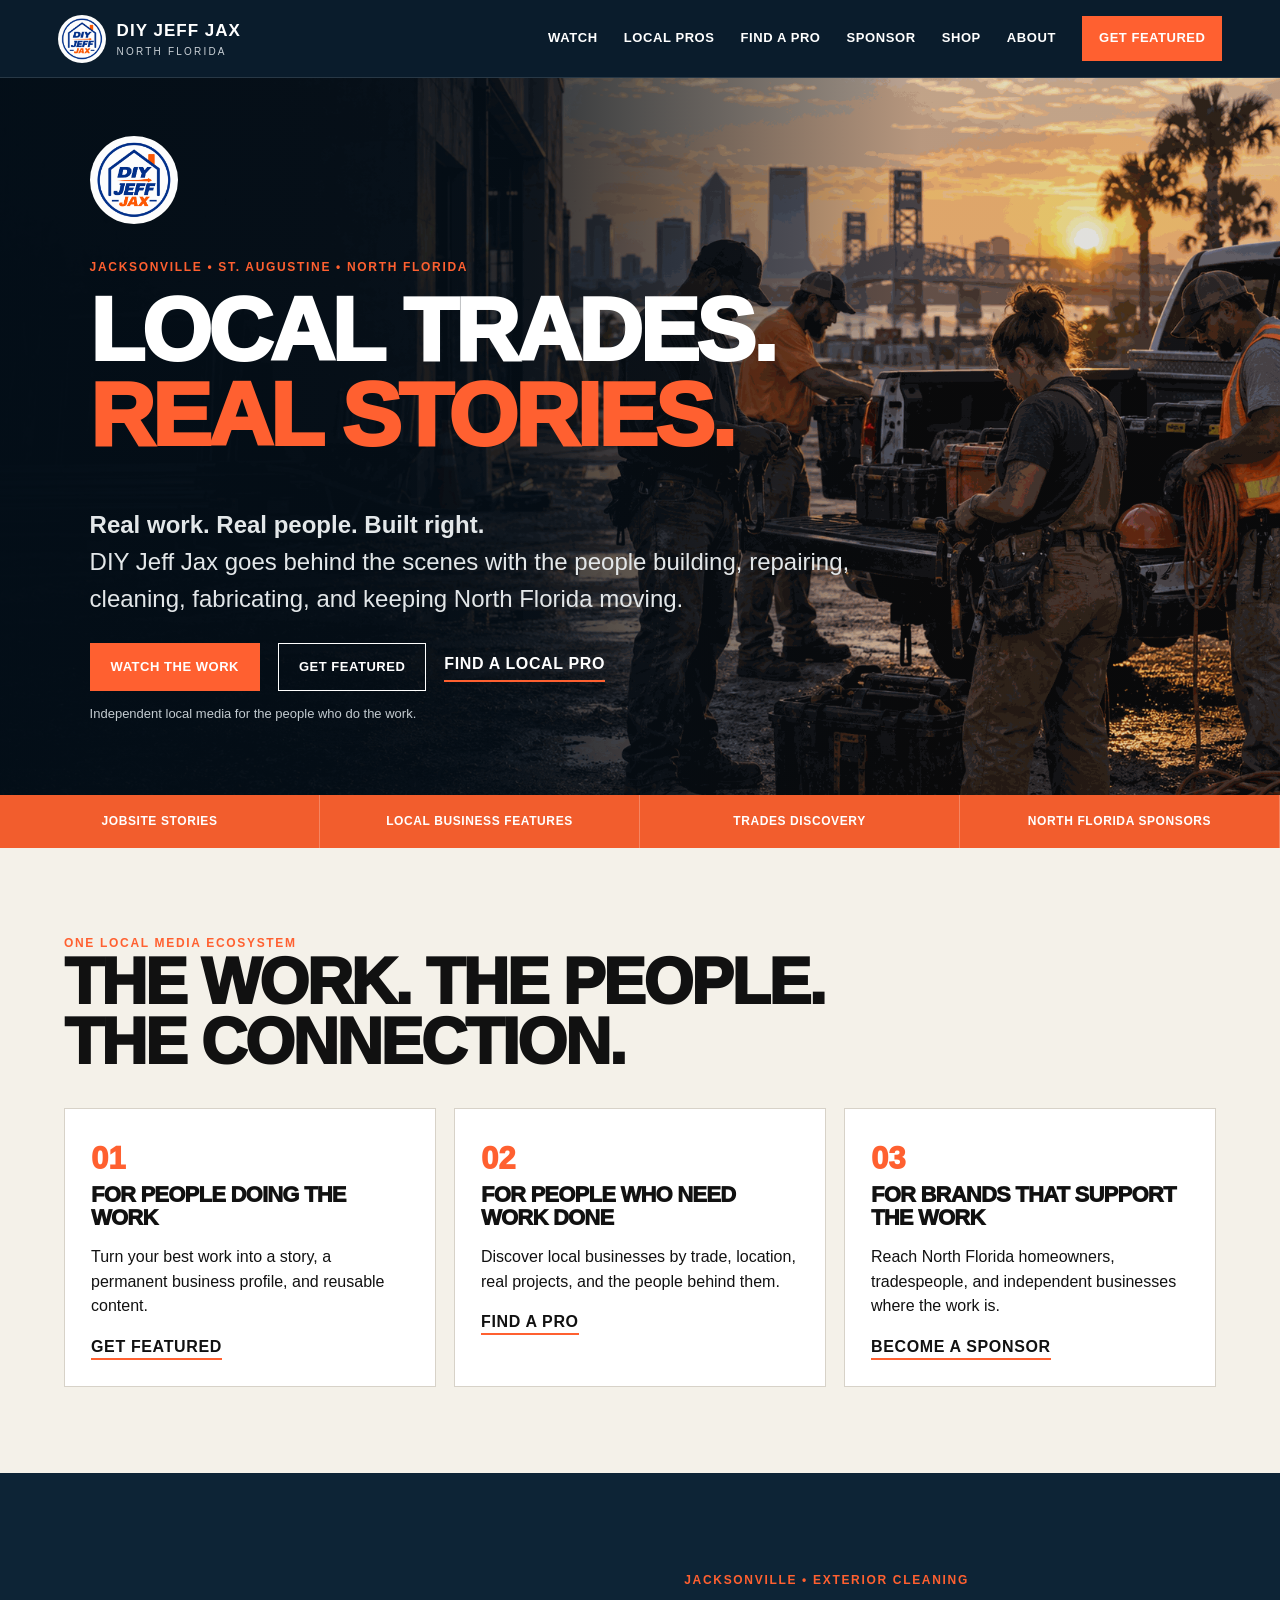
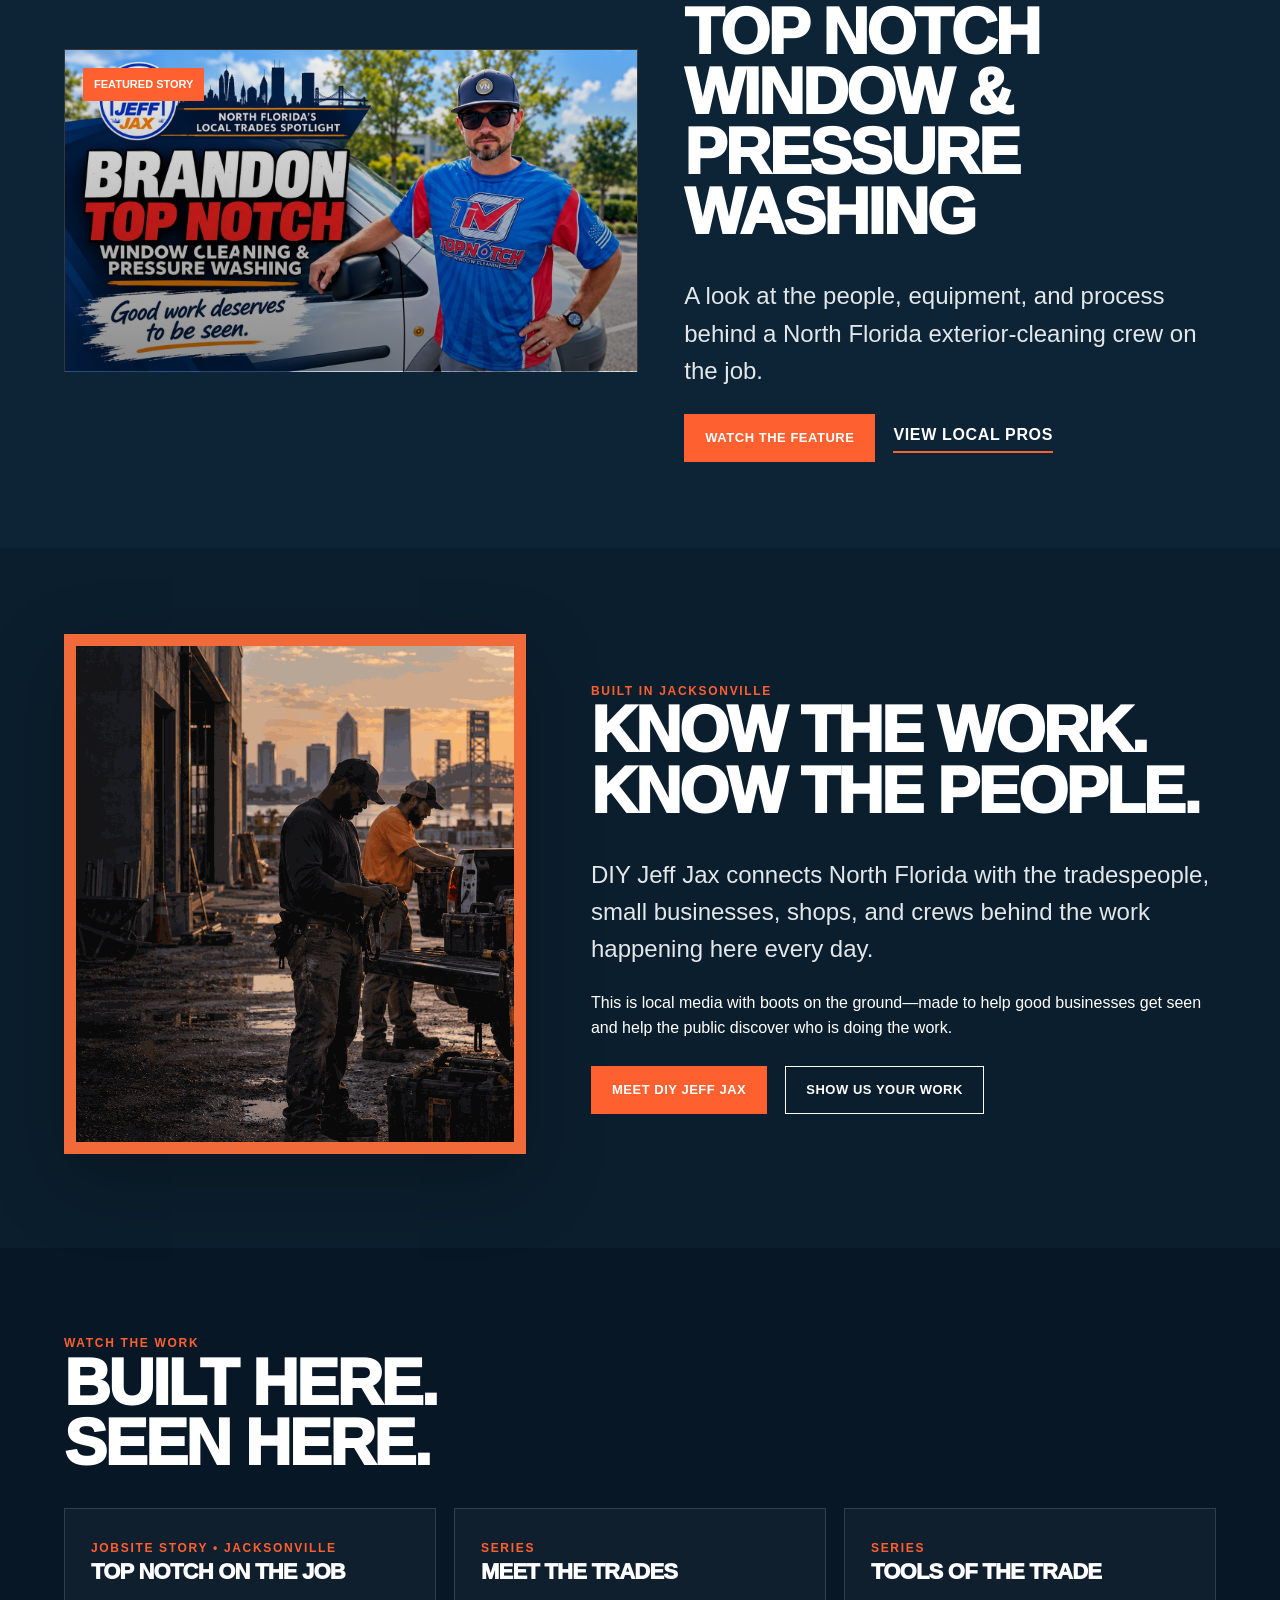
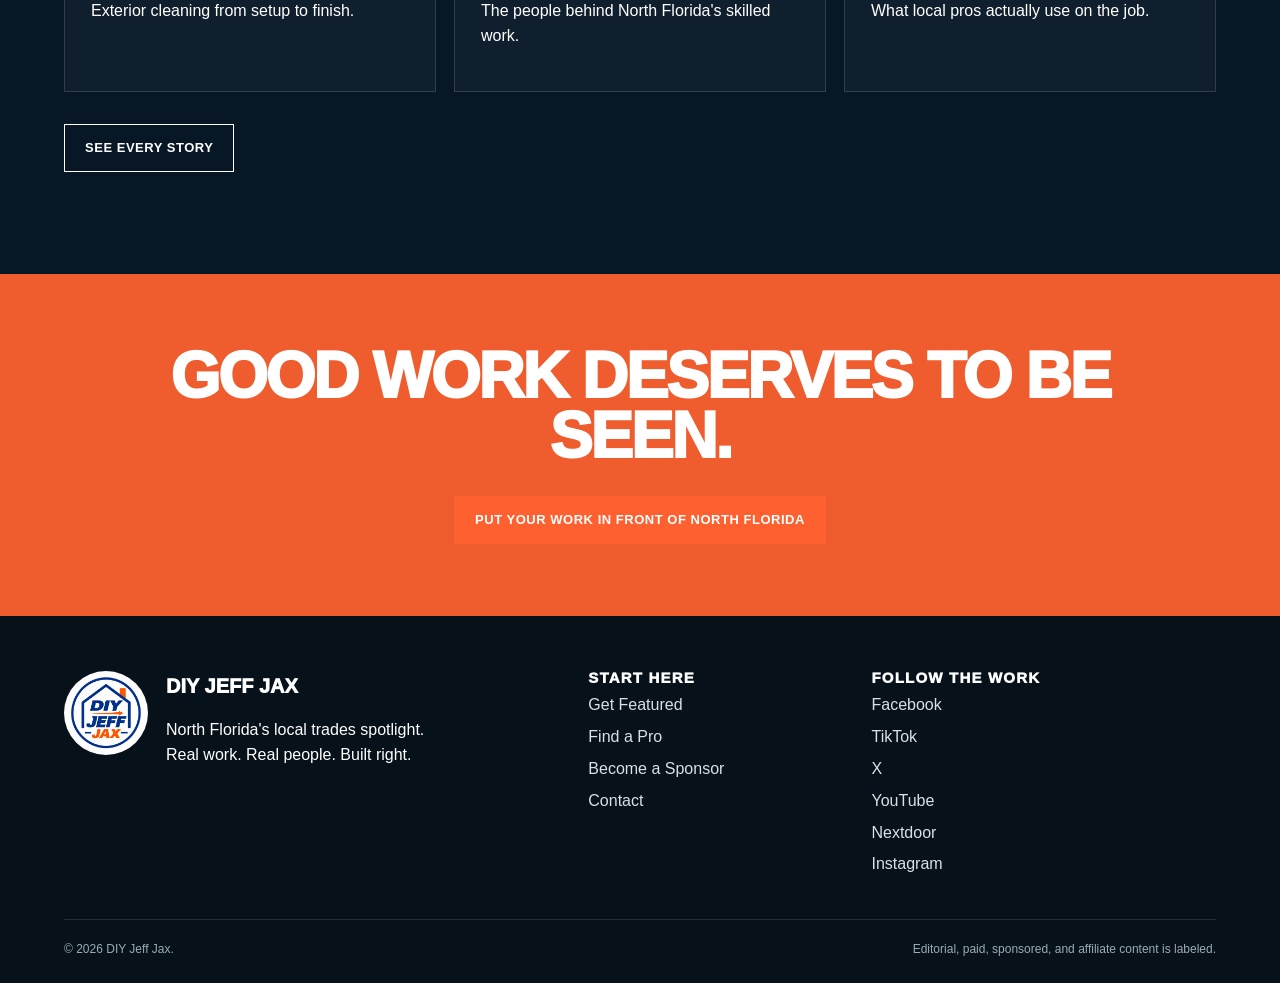
==== index.html @ 597eebd4 "Publish diyjeffjax.com site (migrated from Cloudflare Pages, updated Get Featured prices)" ====
<!doctype html>
<html lang="en"><head>
<meta charset="utf-8"><meta name="viewport" content="width=device-width,initial-scale=1">
<meta name="theme-color" content="#0b0d0f"><meta name="description" content="DIY Jeff Jax spotlights the people building, repairing, cleaning, and keeping North Florida moving.">
<title>DIY Jeff Jax | North Florida&#x27;s Local Trades Spotlight</title><link rel="stylesheet" href="/styles.css">
</head><body>
<a class="skip" href="#main">Skip to content</a>
<header class="site-header">
  <a class="brand" href="/" aria-label="DIY Jeff Jax home">
    <img src="/assets/diy-jeff-jax-logo.png" alt="" width="48" height="48">
    <span><strong>DIY JEFF JAX</strong><small>NORTH FLORIDA</small></span>
  </a>
  <button class="menu-toggle" aria-expanded="false" aria-controls="site-nav">MENU</button>
  <nav id="site-nav">
    <a href="/watch/">Watch</a><a href="/local-pros/">Local Pros</a><a href="/find-a-pro/">Find a Pro</a>
    <a href="/sponsor/">Sponsor</a><a href="/shop/">Shop</a><a href="/about/">About</a>
    <a class="button small" href="/get-featured/">Get Featured</a>
  </nav>
</header>
<main id="main">
<section class="hero">
  <div class="hero-shade"></div>
  <div class="hero-inner">
    <img class="hero-logo" src="/assets/diy-jeff-jax-logo.png" alt="DIY Jeff Jax">
    <p class="eyebrow">Jacksonville • St. Augustine • North Florida</p>
    <h1>LOCAL TRADES.<br><span>REAL STORIES.</span></h1>
    <p class="lead"><strong>Real work. Real people. Built right.</strong><br>
    DIY Jeff Jax goes behind the scenes with the people building, repairing, cleaning, fabricating, and keeping North Florida moving.</p>
    <div class="cta-row"><a class="button" href="/watch/">Watch the Work</a><a class="button outline" href="/get-featured/">Get Featured</a><a class="text-link" href="/find-a-pro/">Find a Local Pro</a></div>
    <p class="hero-note">Independent local media for the people who do the work.</p>
  </div>
</section>
<div class="proof-bar"><div>Jobsite Stories</div><div>Local Business Features</div><div>Trades Discovery</div><div>North Florida Sponsors</div></div>

<section class="section light"><div class="section-inner">
  <div class="section-kicker">One local media ecosystem</div><h2>THE WORK. THE PEOPLE.<br>THE CONNECTION.</h2>
  <div class="audience-grid">
    <article class="card"><span class="num">01</span><h3>For people doing the work</h3><p>Turn your best work into a story, a permanent business profile, and reusable content.</p><a class="text-link" href="/get-featured/">Get Featured</a></article>
    <article class="card"><span class="num">02</span><h3>For people who need work done</h3><p>Discover local businesses by trade, location, real projects, and the people behind them.</p><a class="text-link" href="/find-a-pro/">Find a Pro</a></article>
    <article class="card"><span class="num">03</span><h3>For brands that support the work</h3><p>Reach North Florida homeowners, tradespeople, and independent businesses where the work is.</p><a class="text-link" href="/sponsor/">Become a Sponsor</a></article>
  </div>
</div></section>

<section class="section"><div class="section-inner feature-split">
  <div class="feature-visual top-notch-thumb"><span class="feature-tag">Featured story</span></div>
  <div><p class="eyebrow">Jacksonville • Exterior cleaning</p><h2>TOP NOTCH WINDOW &amp; PRESSURE WASHING</h2>
  <p class="lede">A look at the people, equipment, and process behind a North Florida exterior-cleaning crew on the job.</p>
  <div class="cta-row"><a class="button" href="/features/top-notch/">Watch the Feature</a><a class="text-link" href="/local-pros/">View Local Pros</a></div></div>
</div></section>

<section class="section local-banner-section"><div class="section-inner local-banner">
  <div class="local-banner-art">
    <img src="/assets/jacksonville-trades-hero.png" alt="North Florida trades crew at a Jacksonville jobsite">
  </div>
  <div><div class="section-kicker">Built in Jacksonville</div><h2>KNOW THE WORK.<br>KNOW THE PEOPLE.</h2>
  <p class="lede">DIY Jeff Jax connects North Florida with the tradespeople, small businesses, shops, and crews behind the work happening here every day.</p>
  <p>This is local media with boots on the ground—made to help good businesses get seen and help the public discover who is doing the work.</p>
  <div class="cta-row"><a class="button" href="/about/">Meet DIY Jeff Jax</a><a class="button outline" href="/get-featured/">Show Us Your Work</a></div></div>
</div></section>

<section class="section alt"><div class="section-inner"><div class="section-kicker">Watch the work</div><h2>BUILT HERE.<br>SEEN HERE.</h2>
<div class="story-grid">
<a class="story" href="/features/top-notch/"><span class="meta">Jobsite Story • Jacksonville</span><h3>Top Notch on the job</h3><p>Exterior cleaning from setup to finish.</p></a>
<article class="story"><span class="meta">Series</span><h3>Meet the Trades</h3><p>The people behind North Florida's skilled work.</p></article>
<article class="story"><span class="meta">Series</span><h3>Tools of the Trade</h3><p>What local pros actually use on the job.</p></article>
</div><p class="topgap"><a class="button ghost" href="/watch/">See Every Story</a></p></div></section>

<section class="callout"><h2>GOOD WORK DESERVES TO BE SEEN.</h2><a class="button" href="/get-featured/">Put Your Work in Front of North Florida</a></section>
</main>
<footer>
  <div class="footer-grid">
    <div class="footer-identity">
      <img src="/assets/diy-jeff-jax-logo.png" alt="DIY Jeff Jax">
      <div><div class="footer-brand">DIY JEFF JAX</div><p>North Florida's local trades spotlight.<br>Real work. Real people. Built right.</p></div>
    </div>
    <div><h2>Start here</h2><a href="/get-featured/">Get Featured</a><a href="/find-a-pro/">Find a Pro</a><a href="/sponsor/">Become a Sponsor</a><a href="/contact/">Contact</a></div>
    <div><h2>Follow the work</h2><a href="https://www.facebook.com/share/1F1EmohJTk/?mibextid=wwXIfr" target="_blank" rel="noopener noreferrer">Facebook</a><a href="https://www.tiktok.com/@diy.jeff.jax" target="_blank" rel="noopener noreferrer">TikTok</a><a href="https://x.com/diyguyme?s=11" target="_blank" rel="noopener noreferrer">X</a><a href="https://youtube.com/@diyjeffjax?si=GXrQBXOn9VjCTpY4" target="_blank" rel="noopener noreferrer">YouTube</a><a href="https://nextdoor.com/page/fix-it-fast-jax?share_platform=10&utm_campaign=1789392047449&share_action_id=04ec0090-574e-4e97-94b7-147c966978a9" target="_blank" rel="noopener noreferrer">Nextdoor</a><a href="https://www.instagram.com/diyjeff33?stkn=MWFxamdqN3NpZjRqbQ%3D%3D&utm_source=qr" target="_blank" rel="noopener noreferrer">Instagram</a></div>
  </div>
  <div class="fineprint"><span>© <span id="year"></span> DIY Jeff Jax.</span><span>Editorial, paid, sponsored, and affiliate content is labeled.</span></div>
</footer>
<script src="/app.js"></script></body></html>
---- styles.css ----
:root{
 --ink:#0a0e12;--navy:#0d2436;--navy2:#071725;--paper:#f4f1e9;--white:#fff;
 --orange:#ff6030;--orange2:#f26a3d;--muted:#aeb8c1;--line:rgba(255,255,255,.16);
 --max:1180px;
}
*{box-sizing:border-box}html{scroll-behavior:smooth}body{margin:0;font-family:Arial,Helvetica,sans-serif;background:var(--ink);color:#fff;line-height:1.55}
a{color:inherit;text-decoration:none}.skip{position:absolute;left:-9999px}.skip:focus{left:12px;top:12px;z-index:999;background:#fff;color:#000;padding:10px}
.site-header{height:78px;display:flex;align-items:center;justify-content:space-between;padding:0 4.5vw;background:#0a1c2c;border-bottom:1px solid rgba(255,255,255,.12);position:sticky;top:0;z-index:20}
.brand{display:flex;align-items:center;gap:11px;min-width:210px}.brand img{width:48px;height:48px;object-fit:cover;border-radius:50%;background:#fff}.brand strong{display:block;font-size:17px;letter-spacing:.06em}.brand small{display:block;font-size:10px;letter-spacing:.22em;color:#c9d0d6}
nav{display:flex;align-items:center;gap:26px}nav>a{font-size:13px;font-weight:900;text-transform:uppercase;letter-spacing:.045em}.menu-toggle{display:none;background:none;color:#fff;border:1px solid #fff;padding:8px 12px;font-weight:900}
.button{display:inline-flex;align-items:center;justify-content:center;background:var(--orange);border:1px solid var(--orange);color:#fff;padding:13px 20px;font-weight:900;text-transform:uppercase;letter-spacing:.04em;font-size:13px}
.button:hover{filter:brightness(1.06)}.button.small{padding:11px 16px}.button.outline,.button.ghost{background:transparent;border-color:#fff}.button.mini{padding:8px 11px;font-size:11px;margin-top:12px}
.text-link{font-weight:900;text-transform:uppercase;letter-spacing:.04em;border-bottom:2px solid var(--orange);padding-bottom:3px}
.hero{min-height:680px;position:relative;display:flex;align-items:center;background:url('/assets/jacksonville-trades-hero.png') center/cover no-repeat;overflow:hidden}
.hero-shade{position:absolute;inset:0;background:linear-gradient(90deg,rgba(3,14,24,.96) 0%,rgba(3,14,24,.77) 40%,rgba(3,14,24,.10) 72%)}
.hero-inner{position:relative;z-index:1;width:min(760px,82vw);margin-left:7vw;padding:58px 0}.hero-logo{width:88px;height:88px;border-radius:50%;object-fit:cover;margin-bottom:14px}
.eyebrow,.section-kicker,.meta,.type{color:var(--orange);font-size:12px;text-transform:uppercase;font-weight:900;letter-spacing:.14em}
h1,h2,h3{margin:0 0 .55em;line-height:.94;text-transform:uppercase;font-weight:1000;letter-spacing:-.035em}h1{font-size:clamp(54px,7vw,96px)}h1 span{color:var(--orange)}h2{font-size:clamp(38px,5vw,70px)}h3{font-size:22px;line-height:1.05}
.lead,.lede{font-size:clamp(18px,2vw,24px);max-width:770px;color:#e3e7e9}.hero-note{font-size:13px;color:#c3cbd0}.cta-row{display:flex;align-items:center;gap:14px 18px;flex-wrap:wrap;margin-top:25px}
.proof-bar{display:grid;grid-template-columns:repeat(4,1fr);background:#f25d2d;color:white;font-weight:900;text-transform:uppercase;letter-spacing:.05em;font-size:12px}.proof-bar div{padding:17px;text-align:center;border-right:1px solid rgba(255,255,255,.25)}
.section{padding:86px 5vw;background:#0d2436}.section.light{background:var(--paper);color:#111}.section.alt{background:#071725}.section-inner{max-width:var(--max);margin:auto}.section p{max-width:780px}
.audience-grid,.card-grid,.story-grid,.package-grid{display:grid;grid-template-columns:repeat(3,1fr);gap:18px;margin-top:32px}.card,.story,.shop-card,.package{padding:26px;border:1px solid rgba(255,255,255,.14);background:rgba(255,255,255,.035)}.light .card,.light .shop-card{background:#fff;border-color:#d7d2c8}.num{font-weight:1000;color:var(--orange);font-size:31px}
.feature-split{display:grid;grid-template-columns:1.08fr 1fr;gap:46px;align-items:center}.feature-visual{height:430px;border:1px solid rgba(255,255,255,.16);position:relative;background:#111 center/cover no-repeat}.top-notch-thumb{height:auto;aspect-ratio:16/9;background-size:cover;background-position:center;background-image:linear-gradient(180deg,rgba(0,0,0,.05),rgba(0,0,0,.45)),url('/assets/top-notch-spotlight.png')}.feature-tag{position:absolute;left:18px;top:18px;background:var(--orange);padding:8px 11px;text-transform:uppercase;font-size:11px;font-weight:900}
.local-banner-section{background:#0b1e2d}.local-banner{display:grid;grid-template-columns:minmax(300px,.85fr) 1.15fr;gap:65px;align-items:center}.local-banner-art img{width:100%;height:520px;object-fit:cover;border:12px solid #f06a3a;box-shadow:0 25px 70px rgba(0,0,0,.25)}
.callout{padding:72px 5vw;text-align:center;background:#ef5d2f}.callout h2{max-width:1000px;margin:0 auto 30px}
.page-hero{min-height:390px;padding:100px 7vw 70px;background:linear-gradient(110deg,#081724 0%,#0d2b40 70%,#153a50 100%);display:flex;align-items:end}.page-hero>div{max-width:1000px}.page-hero h1{font-size:clamp(48px,7vw,84px)}.page-hero p{font-size:20px;max-width:800px}.page-hero.compact{min-height:330px}
.filters{display:flex;gap:10px;flex-wrap:wrap;margin-bottom:26px}.filter{border:1px solid #70808d;background:transparent;color:inherit;padding:10px 14px;font-weight:800}.filter.active{background:var(--orange);border-color:var(--orange)}
.profile-row{display:grid;grid-template-columns:220px 1fr auto;gap:25px;align-items:center;padding:22px;border:1px solid rgba(255,255,255,.16)}.profile-thumb{height:145px;background:url('/assets/top-notch-spotlight.png') center/cover no-repeat}.pill{display:inline-block;background:var(--orange);color:#fff;font-size:11px;text-transform:uppercase;font-weight:900;padding:5px 8px}.notice,.disclosure{padding:17px 20px;margin-top:22px;border-left:4px solid var(--orange);background:rgba(255,255,255,.08)}
.process{display:grid;grid-template-columns:repeat(2,1fr);gap:20px 40px;padding-left:20px}.process li::marker{color:var(--orange);font-weight:900}
.package.featured{border:3px solid var(--orange)}.price{font-size:28px;font-weight:1000;color:var(--orange);margin-bottom:10px}
.form-wrap{display:grid;grid-template-columns:.8fr 1.2fr;gap:55px;align-items:start}.form-panel{background:#fff;color:#111;padding:26px}.fields{display:grid;grid-template-columns:1fr 1fr;gap:14px}.field.full{grid-column:1/-1}label{display:grid;gap:5px;font-weight:800;font-size:13px}input,textarea{width:100%;padding:12px;border:1px solid #b9b9b9;font:inherit}textarea{min-height:130px}.check{display:flex;align-items:flex-start;gap:10px}.check input{width:auto}.form-note{font-size:12px;color:#666}
.video-shell{max-width:900px;margin:auto;background:#000;border:1px solid rgba(255,255,255,.18);box-shadow:0 25px 70px rgba(0,0,0,.35)}video{display:block;width:100%;max-height:72vh;background:#000}.feature-copy{max-width:900px;margin:45px auto 0}
.brand-card{background:#fff;color:#111;padding:38px;text-align:center}.card-logo{width:190px;max-width:70%;border-radius:50%}.story-label{margin-top:25px}
.contact-card{padding:35px;background:#fff;color:#111}.social-row{display:flex;gap:15px;flex-wrap:wrap;margin-top:20px}.social-row a{font-weight:900;color:#0c3e70}
.topgap{margin-top:2rem}
footer{background:#06111a;padding:55px 5vw 24px}.footer-grid{max-width:var(--max);margin:auto;display:grid;grid-template-columns:1.4fr .7fr 1fr;gap:42px}.footer-grid>div>a{display:block;margin:7px 0;color:#d9e1e6}.footer-grid h2{font-size:15px;letter-spacing:.08em}.footer-identity{display:flex;gap:18px}.footer-identity img{width:84px;height:84px;object-fit:cover;border-radius:50%}.footer-brand{font-size:20px;font-weight:1000}.fineprint{max-width:var(--max);margin:35px auto 0;padding-top:20px;border-top:1px solid rgba(255,255,255,.12);display:flex;justify-content:space-between;gap:20px;color:#9eabb4;font-size:12px}
@media(max-width:850px){
 .site-header{height:auto;min-height:68px;padding:10px 18px}.menu-toggle{display:block}nav{display:none;position:absolute;top:68px;left:0;right:0;background:#081724;padding:18px;flex-direction:column;align-items:stretch;gap:14px}nav.open{display:flex}
 .hero{min-height:670px;background-position:63% center}.hero-shade{background:linear-gradient(180deg,rgba(2,13,23,.40),rgba(2,13,23,.92) 60%,rgba(2,13,23,.98))}.hero-inner{margin:0;padding:250px 22px 48px;width:auto}.hero-logo{width:74px;height:74px}h1{font-size:54px}
 .proof-bar{grid-template-columns:1fr 1fr}.audience-grid,.card-grid,.story-grid,.package-grid{grid-template-columns:1fr}.feature-split,.local-banner,.form-wrap{grid-template-columns:1fr}.local-banner-art img{height:390px}.profile-row{grid-template-columns:1fr}.profile-thumb{height:220px}.process{grid-template-columns:1fr}.fields{grid-template-columns:1fr}.field.full{grid-column:auto}.footer-grid{grid-template-columns:1fr}.fineprint{flex-direction:column}
}
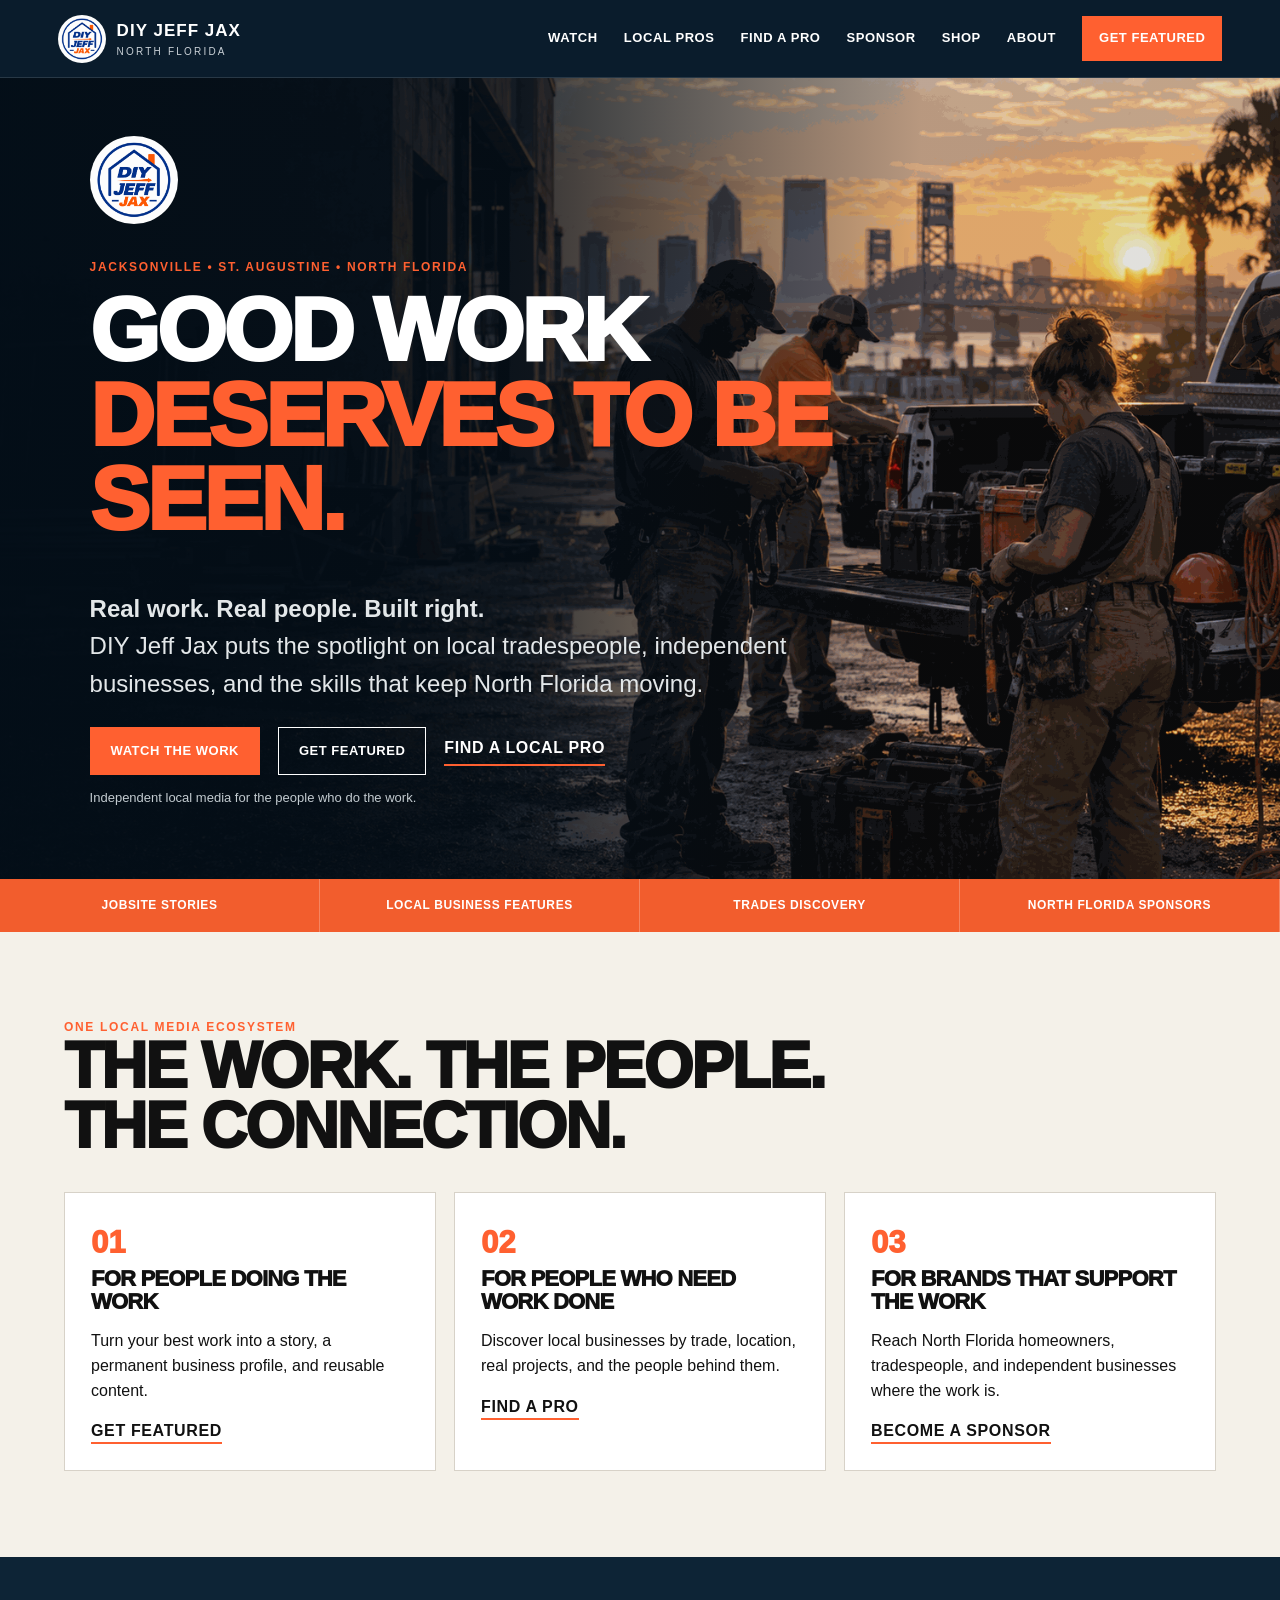
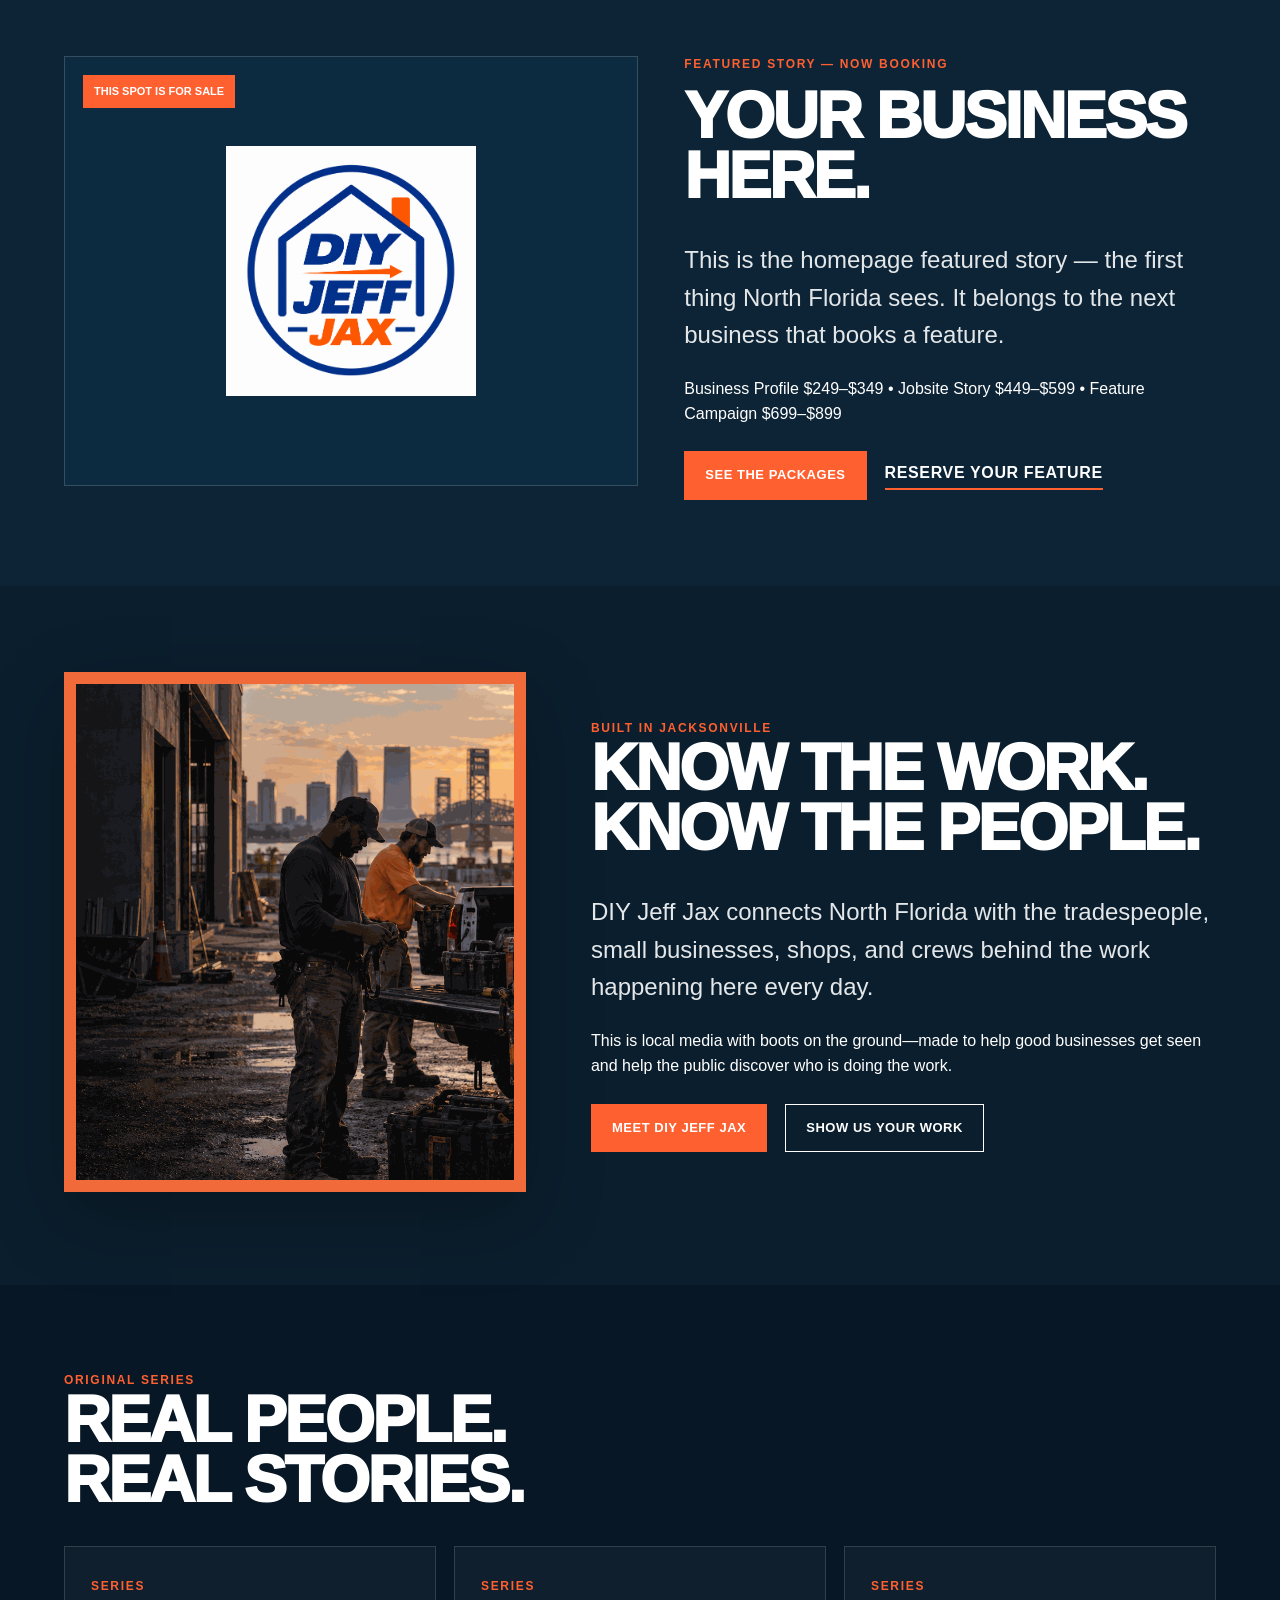
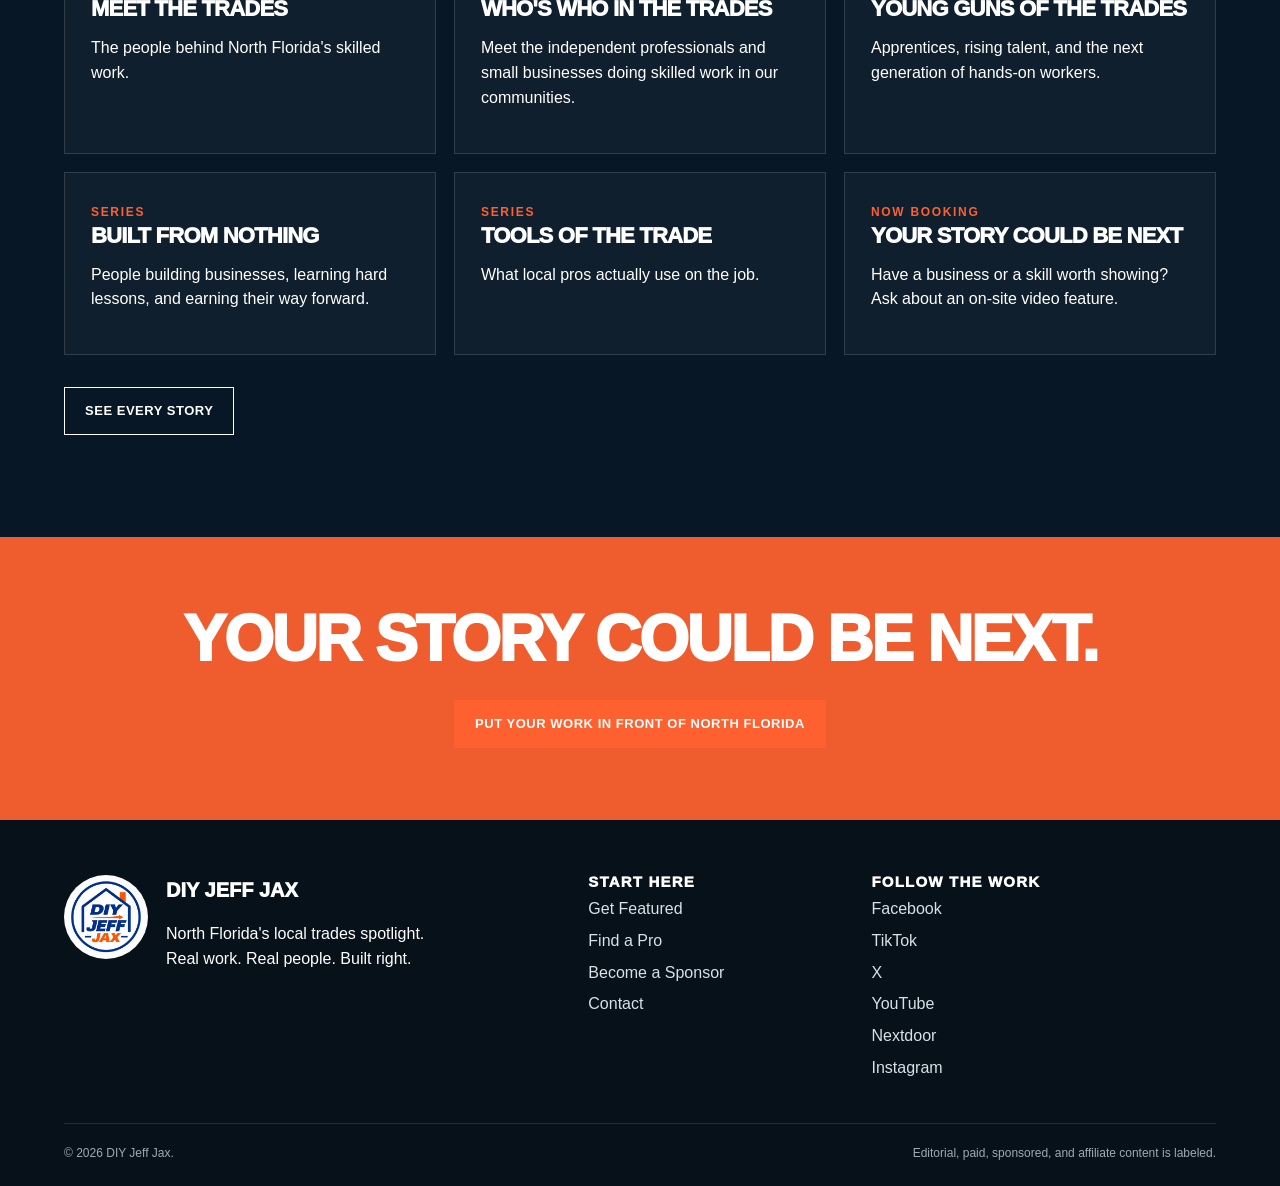
==== commit 429be393: "Publish diyjeffjax.com site (migrated from Cloudflare Pages, updated Get Featured prices)" ====
--- a/index.html
+++ b/index.html
@@ -23,9 +23,9 @@
   <div class="hero-inner">
     <img class="hero-logo" src="/assets/diy-jeff-jax-logo.png" alt="DIY Jeff Jax">
     <p class="eyebrow">Jacksonville • St. Augustine • North Florida</p>
-    <h1>LOCAL TRADES.<br><span>REAL STORIES.</span></h1>
+    <h1>GOOD WORK<br><span>DESERVES TO BE SEEN.</span></h1>
     <p class="lead"><strong>Real work. Real people. Built right.</strong><br>
-    DIY Jeff Jax goes behind the scenes with the people building, repairing, cleaning, fabricating, and keeping North Florida moving.</p>
+    DIY Jeff Jax puts the spotlight on local tradespeople, independent businesses, and the skills that keep North Florida moving.</p>
     <div class="cta-row"><a class="button" href="/watch/">Watch the Work</a><a class="button outline" href="/get-featured/">Get Featured</a><a class="text-link" href="/find-a-pro/">Find a Local Pro</a></div>
     <p class="hero-note">Independent local media for the people who do the work.</p>
   </div>
@@ -42,10 +42,11 @@
 </div></section>
 
 <section class="section"><div class="section-inner feature-split">
-  <div class="feature-visual top-notch-thumb"><span class="feature-tag">Featured story</span></div>
-  <div><p class="eyebrow">Jacksonville • Exterior cleaning</p><h2>TOP NOTCH WINDOW &amp; PRESSURE WASHING</h2>
-  <p class="lede">A look at the people, equipment, and process behind a North Florida exterior-cleaning crew on the job.</p>
-  <div class="cta-row"><a class="button" href="/features/top-notch/">Watch the Feature</a><a class="text-link" href="/local-pros/">View Local Pros</a></div></div>
+  <div class="feature-visual logo-visual"><span class="feature-tag">This spot is for sale</span></div>
+  <div><p class="eyebrow">Featured story — now booking</p><h2>YOUR BUSINESS HERE.</h2>
+  <p class="lede">This is the homepage featured story — the first thing North Florida sees. It belongs to the next business that books a feature.</p>
+  <p>Business Profile $249–$349 • Jobsite Story $449–$599 • Feature Campaign $699–$899</p>
+  <div class="cta-row"><a class="button" href="/get-featured/#packages">See the Packages</a><a class="text-link" href="/get-featured/#apply">Reserve Your Feature</a></div></div>
 </div></section>
 
 <section class="section local-banner-section"><div class="section-inner local-banner">
@@ -58,14 +59,17 @@
   <div class="cta-row"><a class="button" href="/about/">Meet DIY Jeff Jax</a><a class="button outline" href="/get-featured/">Show Us Your Work</a></div></div>
 </div></section>
 
-<section class="section alt"><div class="section-inner"><div class="section-kicker">Watch the work</div><h2>BUILT HERE.<br>SEEN HERE.</h2>
+<section class="section alt"><div class="section-inner"><div class="section-kicker">Original series</div><h2>REAL PEOPLE.<br>REAL STORIES.</h2>
 <div class="story-grid">
-<a class="story" href="/features/top-notch/"><span class="meta">Jobsite Story • Jacksonville</span><h3>Top Notch on the job</h3><p>Exterior cleaning from setup to finish.</p></a>
 <article class="story"><span class="meta">Series</span><h3>Meet the Trades</h3><p>The people behind North Florida's skilled work.</p></article>
+<article class="story"><span class="meta">Series</span><h3>Who's Who in the Trades</h3><p>Meet the independent professionals and small businesses doing skilled work in our communities.</p></article>
+<article class="story"><span class="meta">Series</span><h3>Young Guns of the Trades</h3><p>Apprentices, rising talent, and the next generation of hands-on workers.</p></article>
+<article class="story"><span class="meta">Series</span><h3>Built From Nothing</h3><p>People building businesses, learning hard lessons, and earning their way forward.</p></article>
 <article class="story"><span class="meta">Series</span><h3>Tools of the Trade</h3><p>What local pros actually use on the job.</p></article>
+<a class="story" href="/get-featured/"><span class="meta">Now booking</span><h3>Your Story Could Be Next</h3><p>Have a business or a skill worth showing? Ask about an on-site video feature.</p></a>
 </div><p class="topgap"><a class="button ghost" href="/watch/">See Every Story</a></p></div></section>
 
-<section class="callout"><h2>GOOD WORK DESERVES TO BE SEEN.</h2><a class="button" href="/get-featured/">Put Your Work in Front of North Florida</a></section>
+<section class="callout"><h2>YOUR STORY COULD BE NEXT.</h2><a class="button" href="/get-featured/">Put Your Work in Front of North Florida</a></section>
 </main>
 <footer>
   <div class="footer-grid">
--- a/styles.css
+++ b/styles.css
@@ -21,15 +21,15 @@
 .proof-bar{display:grid;grid-template-columns:repeat(4,1fr);background:#f25d2d;color:white;font-weight:900;text-transform:uppercase;letter-spacing:.05em;font-size:12px}.proof-bar div{padding:17px;text-align:center;border-right:1px solid rgba(255,255,255,.25)}
 .section{padding:86px 5vw;background:#0d2436}.section.light{background:var(--paper);color:#111}.section.alt{background:#071725}.section-inner{max-width:var(--max);margin:auto}.section p{max-width:780px}
 .audience-grid,.card-grid,.story-grid,.package-grid{display:grid;grid-template-columns:repeat(3,1fr);gap:18px;margin-top:32px}.card,.story,.shop-card,.package{padding:26px;border:1px solid rgba(255,255,255,.14);background:rgba(255,255,255,.035)}.light .card,.light .shop-card{background:#fff;border-color:#d7d2c8}.num{font-weight:1000;color:var(--orange);font-size:31px}
-.feature-split{display:grid;grid-template-columns:1.08fr 1fr;gap:46px;align-items:center}.feature-visual{height:430px;border:1px solid rgba(255,255,255,.16);position:relative;background:#111 center/cover no-repeat}.top-notch-thumb{height:auto;aspect-ratio:16/9;background-size:cover;background-position:center;background-image:linear-gradient(180deg,rgba(0,0,0,.05),rgba(0,0,0,.45)),url('/assets/top-notch-spotlight.png')}.feature-tag{position:absolute;left:18px;top:18px;background:var(--orange);padding:8px 11px;text-transform:uppercase;font-size:11px;font-weight:900}
+.feature-split{display:grid;grid-template-columns:1.08fr 1fr;gap:46px;align-items:center}.feature-visual{height:430px;border:1px solid rgba(255,255,255,.16);position:relative;background:#111 center/cover no-repeat}.logo-visual{background:#0d2b40 url('/assets/diy-jeff-jax-logo.png') center/250px no-repeat}.feature-tag{position:absolute;left:18px;top:18px;background:var(--orange);padding:8px 11px;text-transform:uppercase;font-size:11px;font-weight:900}
 .local-banner-section{background:#0b1e2d}.local-banner{display:grid;grid-template-columns:minmax(300px,.85fr) 1.15fr;gap:65px;align-items:center}.local-banner-art img{width:100%;height:520px;object-fit:cover;border:12px solid #f06a3a;box-shadow:0 25px 70px rgba(0,0,0,.25)}
 .callout{padding:72px 5vw;text-align:center;background:#ef5d2f}.callout h2{max-width:1000px;margin:0 auto 30px}
 .page-hero{min-height:390px;padding:100px 7vw 70px;background:linear-gradient(110deg,#081724 0%,#0d2b40 70%,#153a50 100%);display:flex;align-items:end}.page-hero>div{max-width:1000px}.page-hero h1{font-size:clamp(48px,7vw,84px)}.page-hero p{font-size:20px;max-width:800px}.page-hero.compact{min-height:330px}
 .filters{display:flex;gap:10px;flex-wrap:wrap;margin-bottom:26px}.filter{border:1px solid #70808d;background:transparent;color:inherit;padding:10px 14px;font-weight:800}.filter.active{background:var(--orange);border-color:var(--orange)}
-.profile-row{display:grid;grid-template-columns:220px 1fr auto;gap:25px;align-items:center;padding:22px;border:1px solid rgba(255,255,255,.16)}.profile-thumb{height:145px;background:url('/assets/top-notch-spotlight.png') center/cover no-repeat}.pill{display:inline-block;background:var(--orange);color:#fff;font-size:11px;text-transform:uppercase;font-weight:900;padding:5px 8px}.notice,.disclosure{padding:17px 20px;margin-top:22px;border-left:4px solid var(--orange);background:rgba(255,255,255,.08)}
+.profile-row{display:grid;grid-template-columns:220px 1fr auto;gap:25px;align-items:center;padding:22px;border:1px solid rgba(255,255,255,.16)}.profile-thumb{height:145px;background:#0d2b40 url('/assets/diy-jeff-jax-logo.png') center/110px no-repeat}.pill{display:inline-block;background:var(--orange);color:#fff;font-size:11px;text-transform:uppercase;font-weight:900;padding:5px 8px}.notice,.disclosure{padding:17px 20px;margin-top:22px;border-left:4px solid var(--orange);background:rgba(255,255,255,.08)}
 .process{display:grid;grid-template-columns:repeat(2,1fr);gap:20px 40px;padding-left:20px}.process li::marker{color:var(--orange);font-weight:900}
-.package.featured{border:3px solid var(--orange)}.price{font-size:28px;font-weight:1000;color:var(--orange);margin-bottom:10px}
-.form-wrap{display:grid;grid-template-columns:.8fr 1.2fr;gap:55px;align-items:start}.form-panel{background:#fff;color:#111;padding:26px}.fields{display:grid;grid-template-columns:1fr 1fr;gap:14px}.field.full{grid-column:1/-1}label{display:grid;gap:5px;font-weight:800;font-size:13px}input,textarea{width:100%;padding:12px;border:1px solid #b9b9b9;font:inherit}textarea{min-height:130px}.check{display:flex;align-items:flex-start;gap:10px}.check input{width:auto}.form-note{font-size:12px;color:#666}
+.package.featured{border:3px solid var(--orange)}.price{font-size:28px;font-weight:1000;color:var(--orange);margin-bottom:10px}.package ul.includes{margin:0 0 20px;padding-left:19px}.package ul.includes li{margin:6px 0}.package .pill{margin-bottom:12px}
+.form-wrap{display:grid;grid-template-columns:.8fr 1.2fr;gap:55px;align-items:start}.form-panel{background:#fff;color:#111;padding:26px}.fields{display:grid;grid-template-columns:1fr 1fr;gap:14px}.field.full{grid-column:1/-1}label{display:grid;gap:5px;font-weight:800;font-size:13px}input,textarea,select{width:100%;padding:12px;border:1px solid #b9b9b9;font:inherit;background:#fff}textarea{min-height:130px}.check{display:flex;align-items:flex-start;gap:10px}.check input{width:auto}.form-note{font-size:12px;color:#666}
 .video-shell{max-width:900px;margin:auto;background:#000;border:1px solid rgba(255,255,255,.18);box-shadow:0 25px 70px rgba(0,0,0,.35)}video{display:block;width:100%;max-height:72vh;background:#000}.feature-copy{max-width:900px;margin:45px auto 0}
 .brand-card{background:#fff;color:#111;padding:38px;text-align:center}.card-logo{width:190px;max-width:70%;border-radius:50%}.story-label{margin-top:25px}
 .contact-card{padding:35px;background:#fff;color:#111}.social-row{display:flex;gap:15px;flex-wrap:wrap;margin-top:20px}.social-row a{font-weight:900;color:#0c3e70}
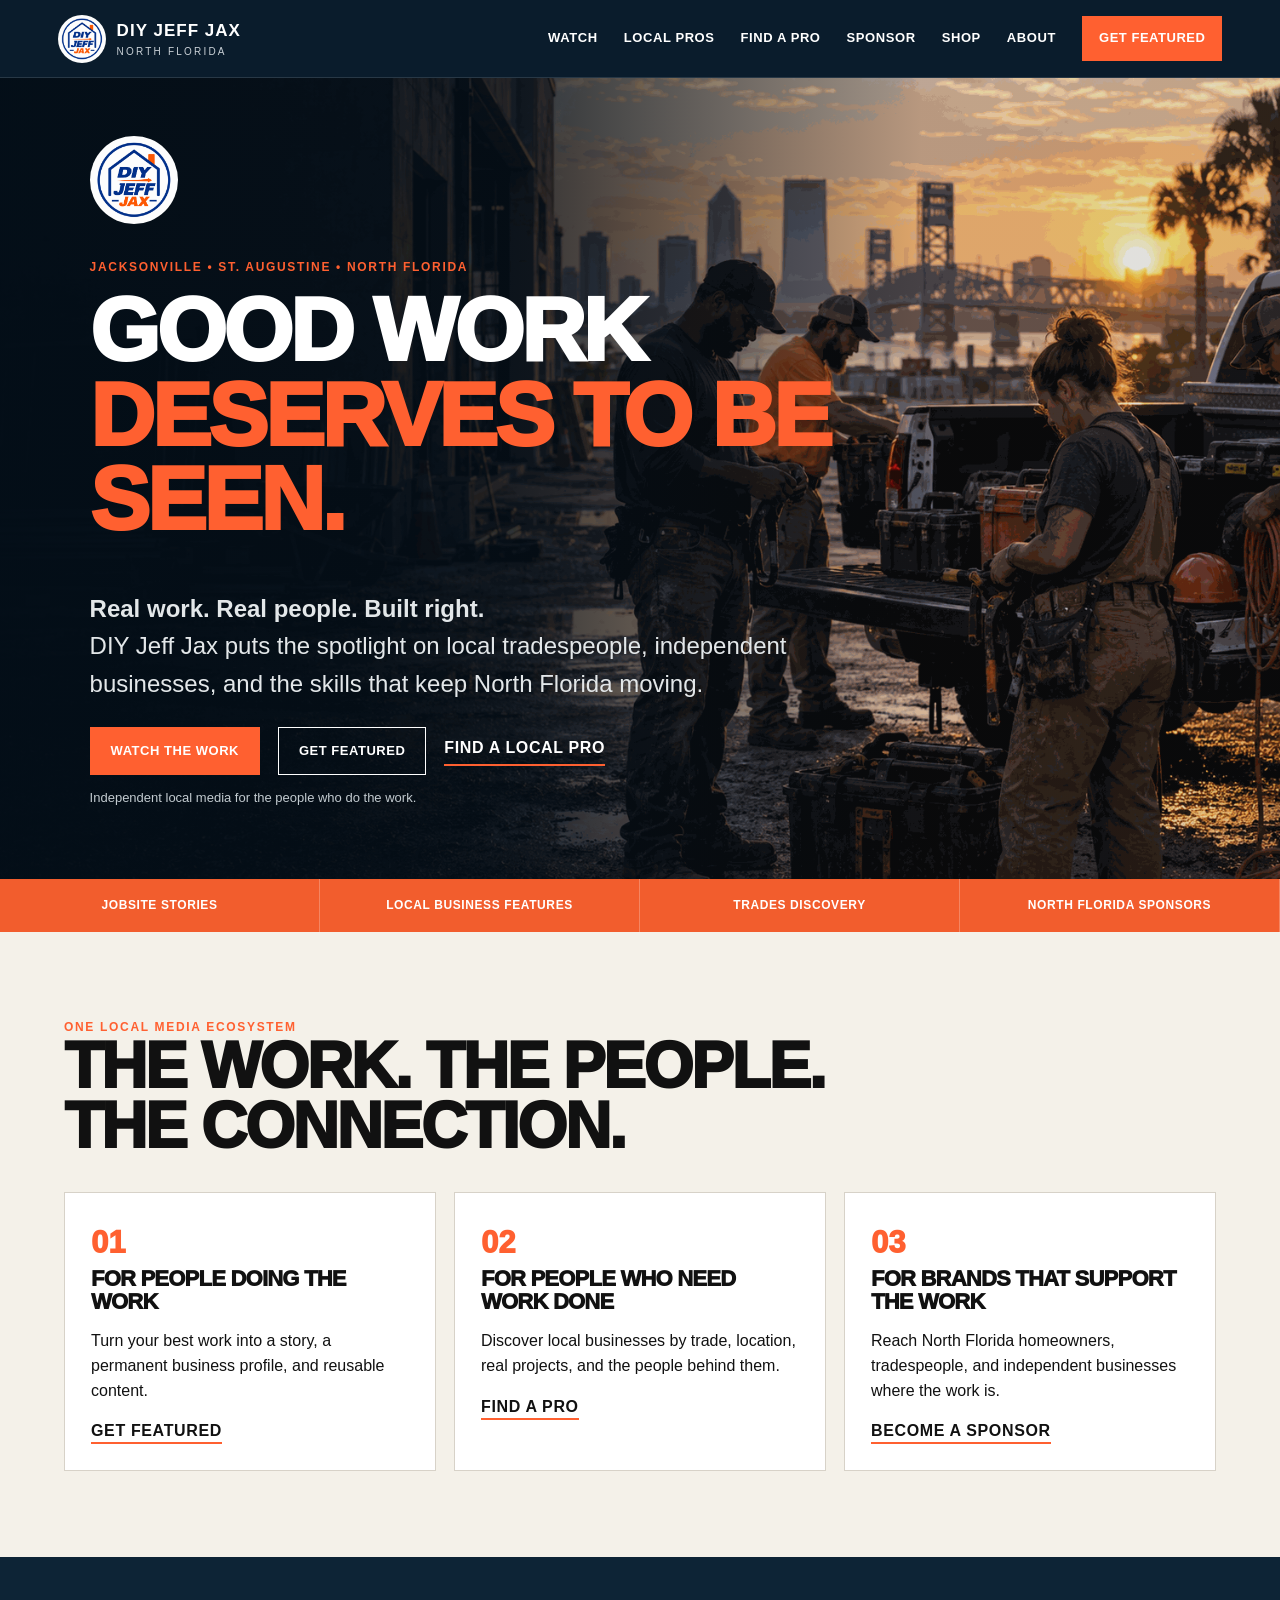
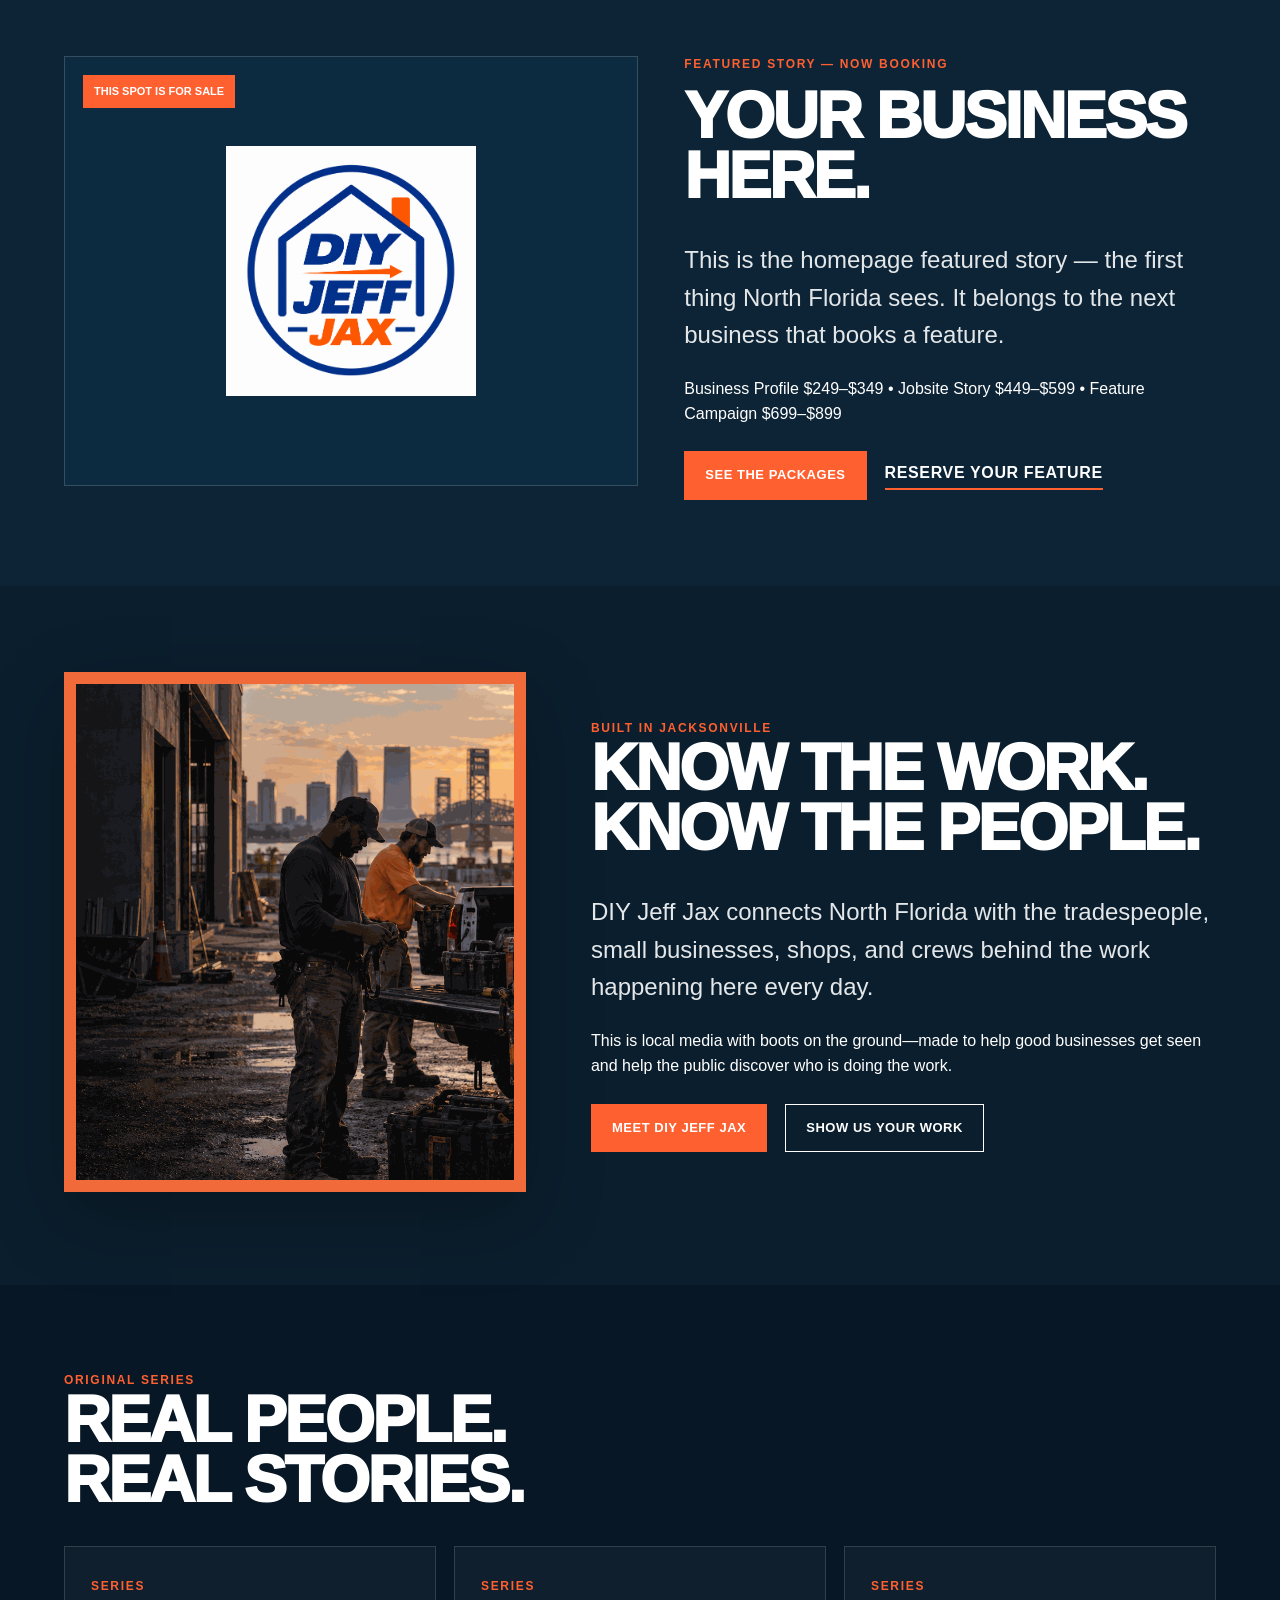
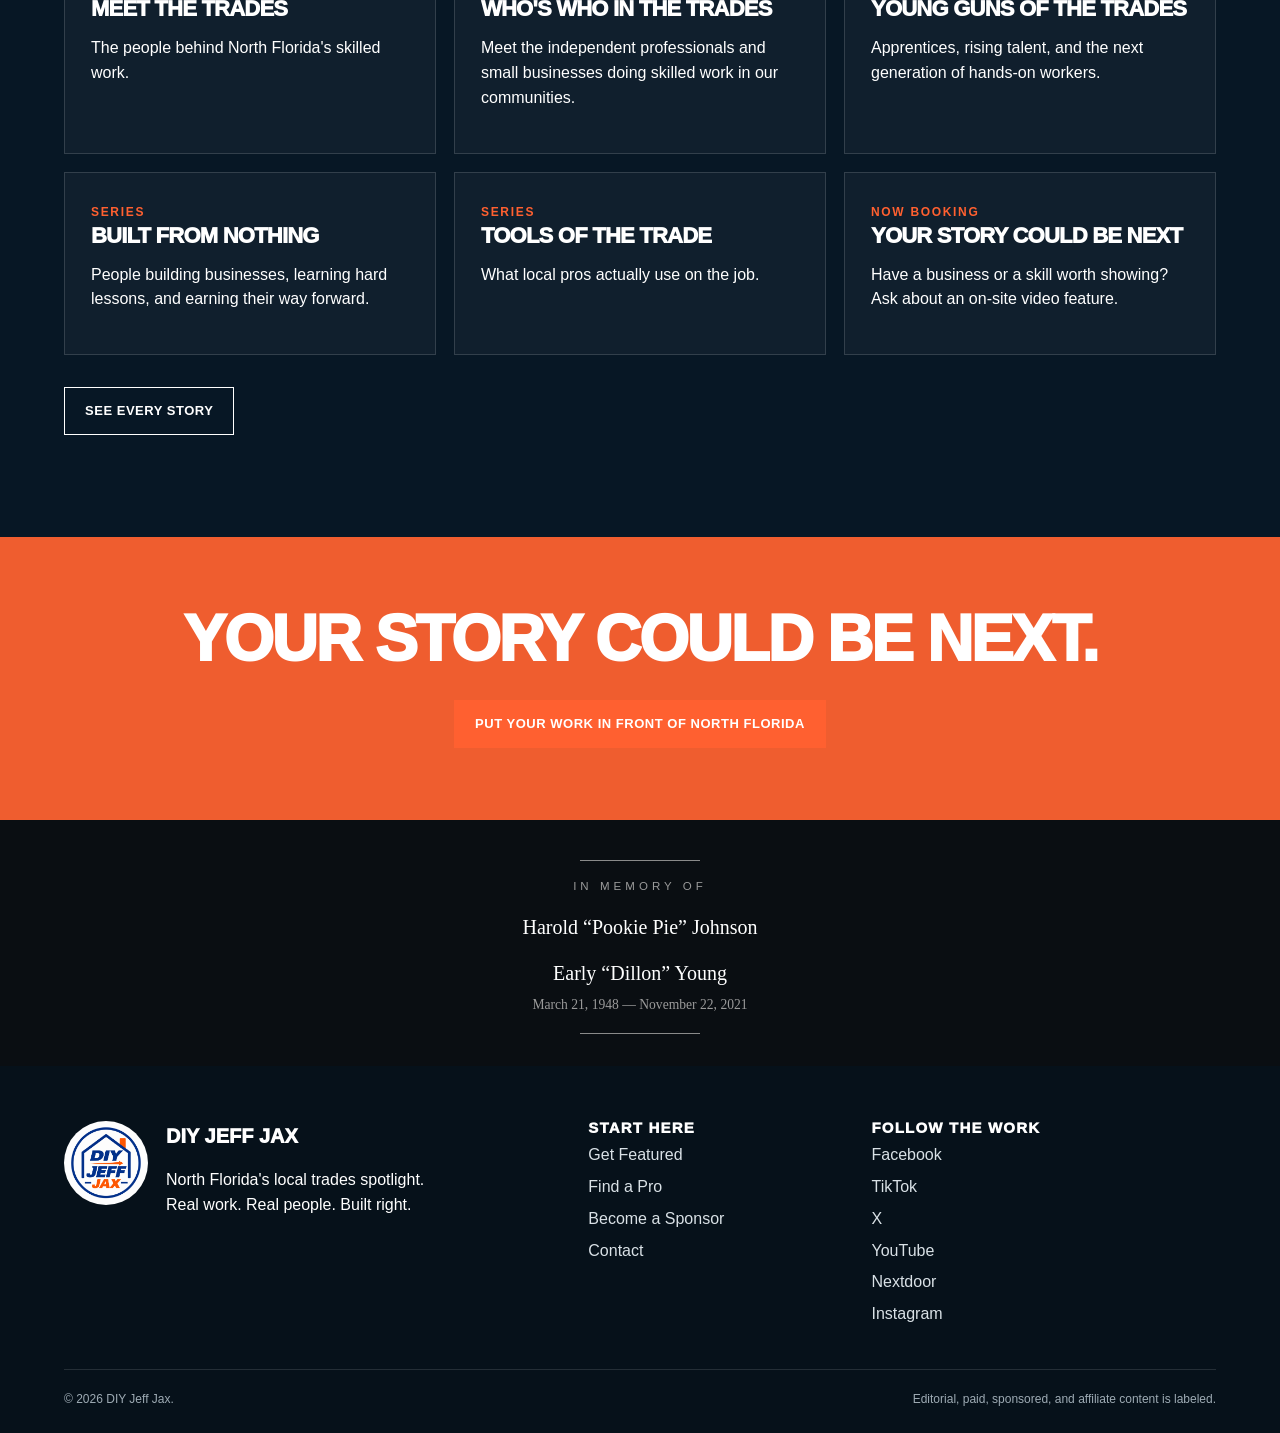
==== commit 31d97517: "Publish diyjeffjax.com site (migrated from Cloudflare Pages, updated Get Featured prices)" ====
--- a/index.html
+++ b/index.html
@@ -70,6 +70,15 @@
 </div><p class="topgap"><a class="button ghost" href="/watch/">See Every Story</a></p></div></section>
 
 <section class="callout"><h2>YOUR STORY COULD BE NEXT.</h2><a class="button" href="/get-featured/">Put Your Work in Front of North Florida</a></section>
+
+<section aria-label="In memory of" style="padding:2.5rem 1.5rem 2rem;text-align:center;">
+  <div style="width:120px;height:1px;background:#8a8a8a;margin:0 auto 1.1rem;"></div>
+  <div style="letter-spacing:.35em;font-size:.72rem;color:#9a9a9a;text-transform:uppercase;">In Memory Of</div>
+  <div style="font-family:Georgia,'Times New Roman',serif;font-size:1.25rem;margin-top:1rem;">Harold &ldquo;Pookie Pie&rdquo; Johnson</div>
+  <div style="font-family:Georgia,'Times New Roman',serif;font-size:1.25rem;margin-top:.9rem;">Early &ldquo;Dillon&rdquo; Young</div>
+  <div style="font-family:Georgia,'Times New Roman',serif;font-size:.85rem;color:#9a9a9a;margin-top:.35rem;">March 21, 1948 &mdash; November 22, 2021</div>
+  <div style="width:120px;height:1px;background:#8a8a8a;margin:1.1rem auto 0;"></div>
+</section>
 </main>
 <footer>
   <div class="footer-grid">
--- a/styles.css
+++ b/styles.css
@@ -28,7 +28,7 @@
 .filters{display:flex;gap:10px;flex-wrap:wrap;margin-bottom:26px}.filter{border:1px solid #70808d;background:transparent;color:inherit;padding:10px 14px;font-weight:800}.filter.active{background:var(--orange);border-color:var(--orange)}
 .profile-row{display:grid;grid-template-columns:220px 1fr auto;gap:25px;align-items:center;padding:22px;border:1px solid rgba(255,255,255,.16)}.profile-thumb{height:145px;background:#0d2b40 url('/assets/diy-jeff-jax-logo.png') center/110px no-repeat}.pill{display:inline-block;background:var(--orange);color:#fff;font-size:11px;text-transform:uppercase;font-weight:900;padding:5px 8px}.notice,.disclosure{padding:17px 20px;margin-top:22px;border-left:4px solid var(--orange);background:rgba(255,255,255,.08)}
 .process{display:grid;grid-template-columns:repeat(2,1fr);gap:20px 40px;padding-left:20px}.process li::marker{color:var(--orange);font-weight:900}
-.package.featured{border:3px solid var(--orange)}.price{font-size:28px;font-weight:1000;color:var(--orange);margin-bottom:10px}.package ul.includes{margin:0 0 20px;padding-left:19px}.package ul.includes li{margin:6px 0}.package .pill{margin-bottom:12px}
+.package.featured{border:3px solid var(--orange)}.price{font-size:28px;font-weight:1000;color:var(--orange);margin-bottom:10px}.price .per{font-size:15px;font-weight:800}.package ul.includes{margin:0 0 20px;padding-left:19px}.package ul.includes li{margin:6px 0}.package .pill{margin-bottom:12px}
 .form-wrap{display:grid;grid-template-columns:.8fr 1.2fr;gap:55px;align-items:start}.form-panel{background:#fff;color:#111;padding:26px}.fields{display:grid;grid-template-columns:1fr 1fr;gap:14px}.field.full{grid-column:1/-1}label{display:grid;gap:5px;font-weight:800;font-size:13px}input,textarea,select{width:100%;padding:12px;border:1px solid #b9b9b9;font:inherit;background:#fff}textarea{min-height:130px}.check{display:flex;align-items:flex-start;gap:10px}.check input{width:auto}.form-note{font-size:12px;color:#666}
 .video-shell{max-width:900px;margin:auto;background:#000;border:1px solid rgba(255,255,255,.18);box-shadow:0 25px 70px rgba(0,0,0,.35)}video{display:block;width:100%;max-height:72vh;background:#000}.feature-copy{max-width:900px;margin:45px auto 0}
 .brand-card{background:#fff;color:#111;padding:38px;text-align:center}.card-logo{width:190px;max-width:70%;border-radius:50%}.story-label{margin-top:25px}
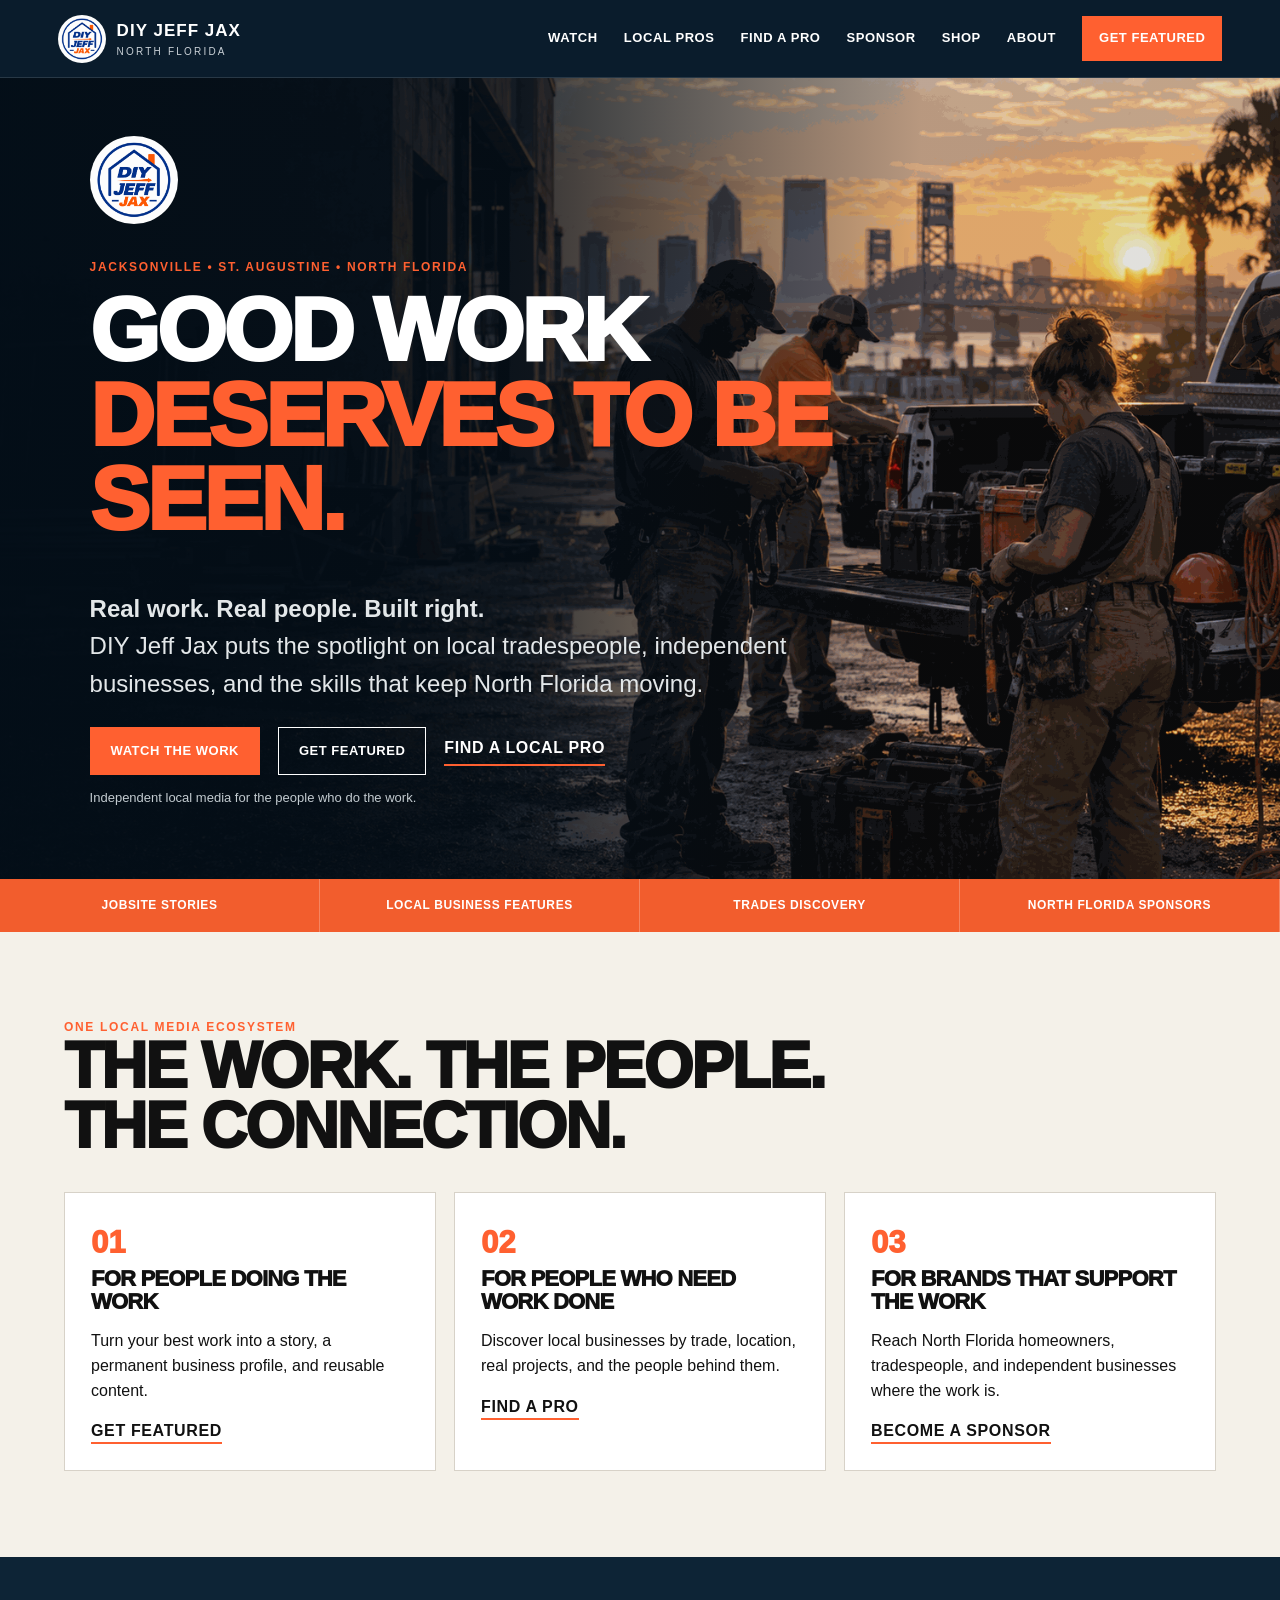
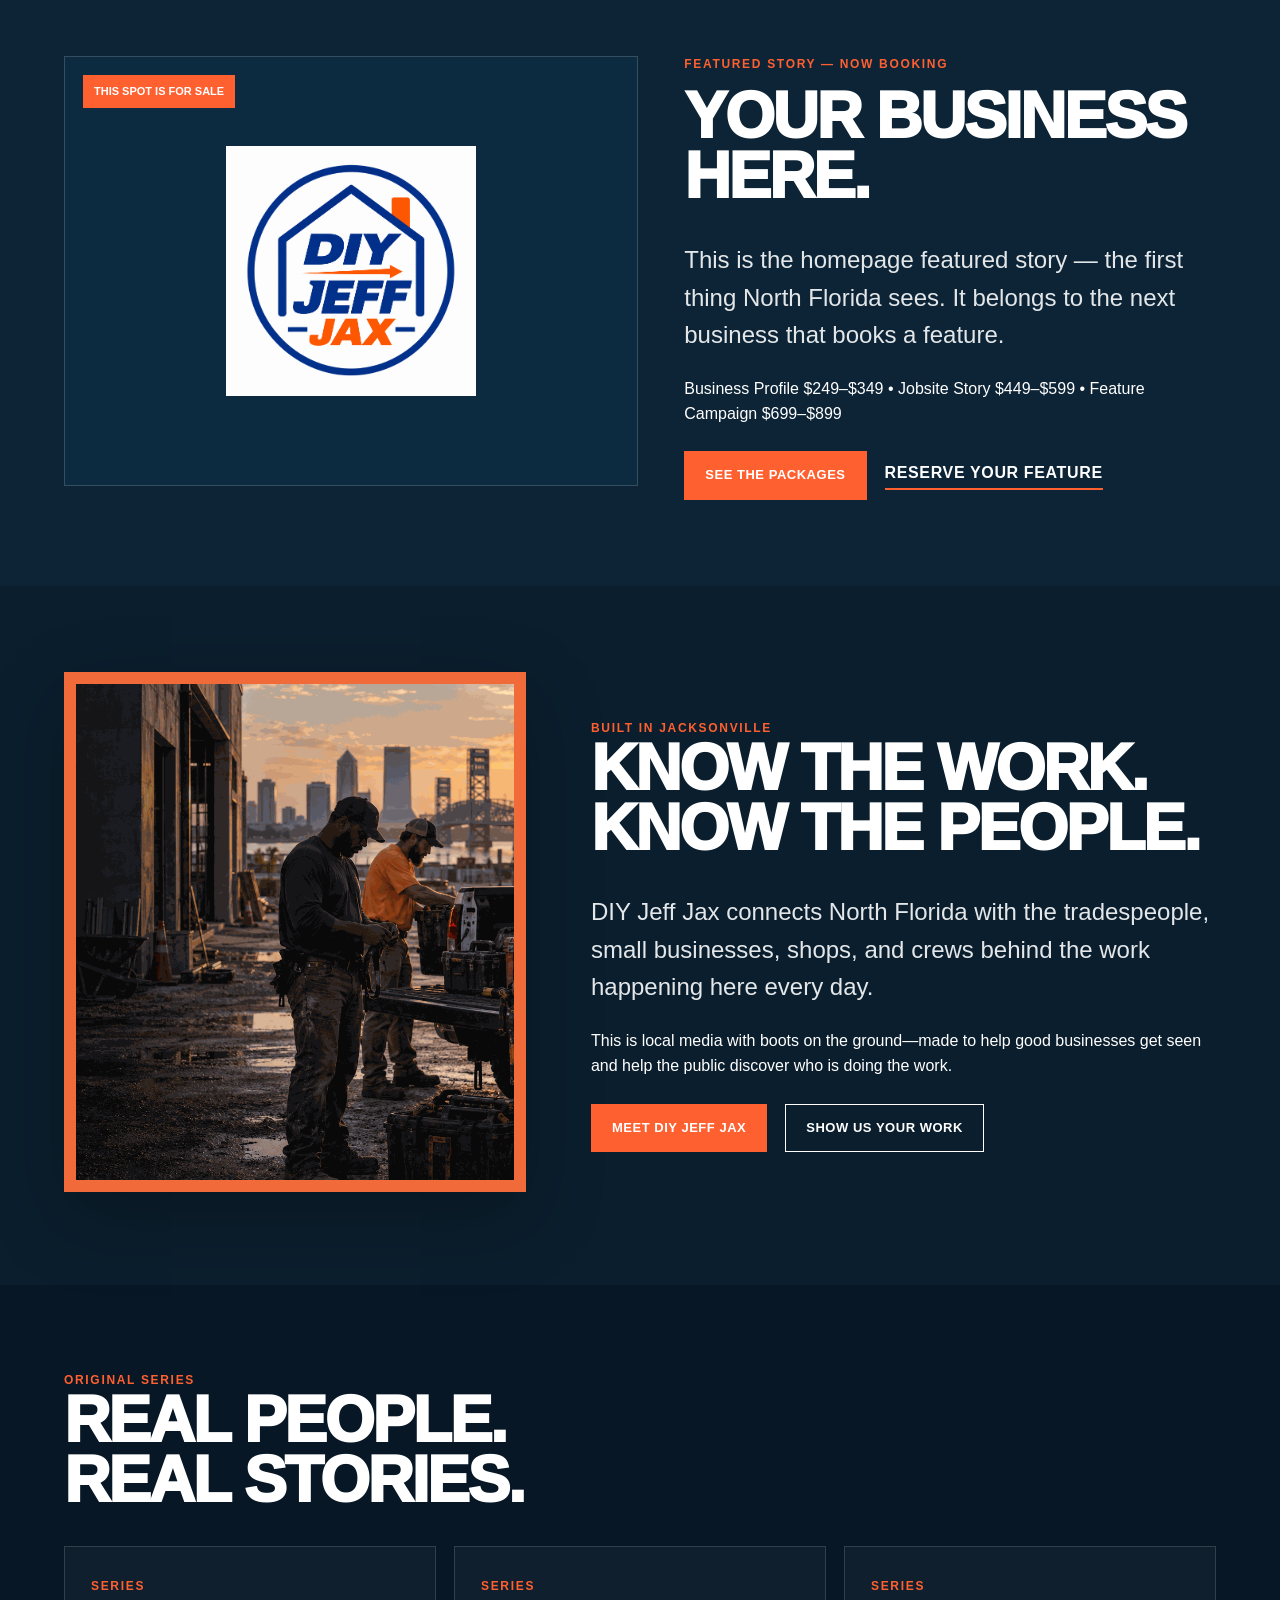
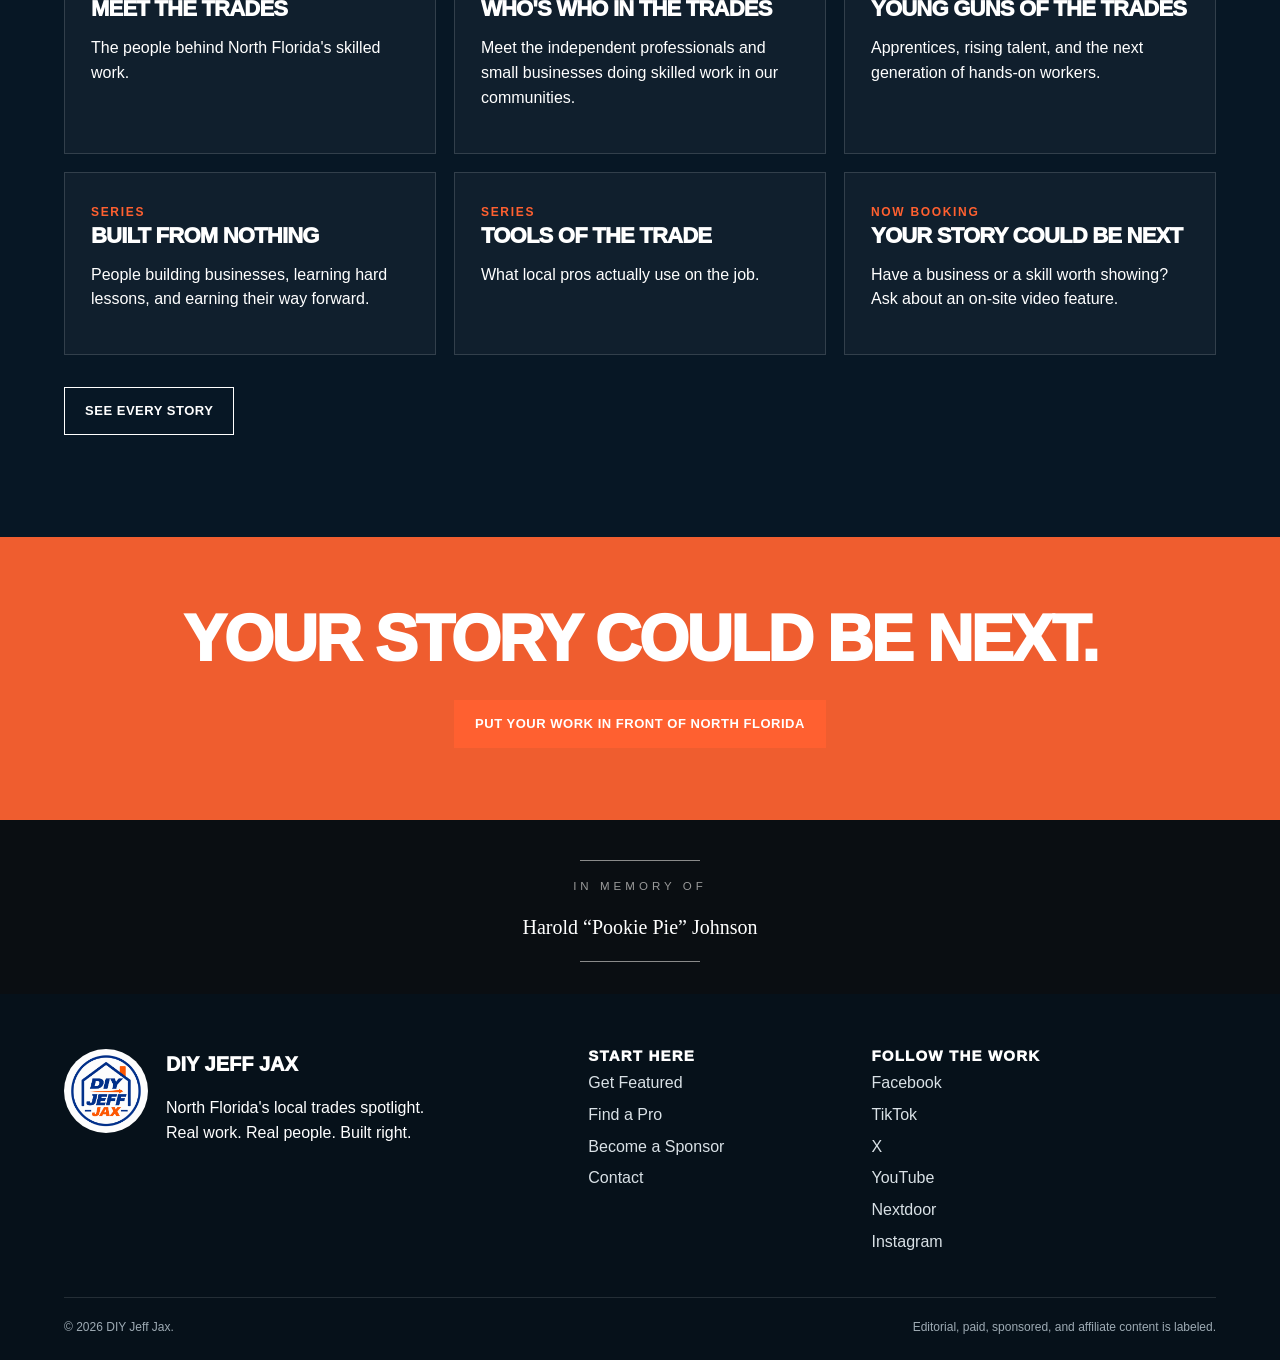
==== commit d2978b2f: "Publish diyjeffjax.com site (migrated from Cloudflare Pages, updated Get Featured prices)" ====
--- a/index.html
+++ b/index.html
@@ -75,8 +75,6 @@
   <div style="width:120px;height:1px;background:#8a8a8a;margin:0 auto 1.1rem;"></div>
   <div style="letter-spacing:.35em;font-size:.72rem;color:#9a9a9a;text-transform:uppercase;">In Memory Of</div>
   <div style="font-family:Georgia,'Times New Roman',serif;font-size:1.25rem;margin-top:1rem;">Harold &ldquo;Pookie Pie&rdquo; Johnson</div>
-  <div style="font-family:Georgia,'Times New Roman',serif;font-size:1.25rem;margin-top:.9rem;">Early &ldquo;Dillon&rdquo; Young</div>
-  <div style="font-family:Georgia,'Times New Roman',serif;font-size:.85rem;color:#9a9a9a;margin-top:.35rem;">March 21, 1948 &mdash; November 22, 2021</div>
   <div style="width:120px;height:1px;background:#8a8a8a;margin:1.1rem auto 0;"></div>
 </section>
 </main>
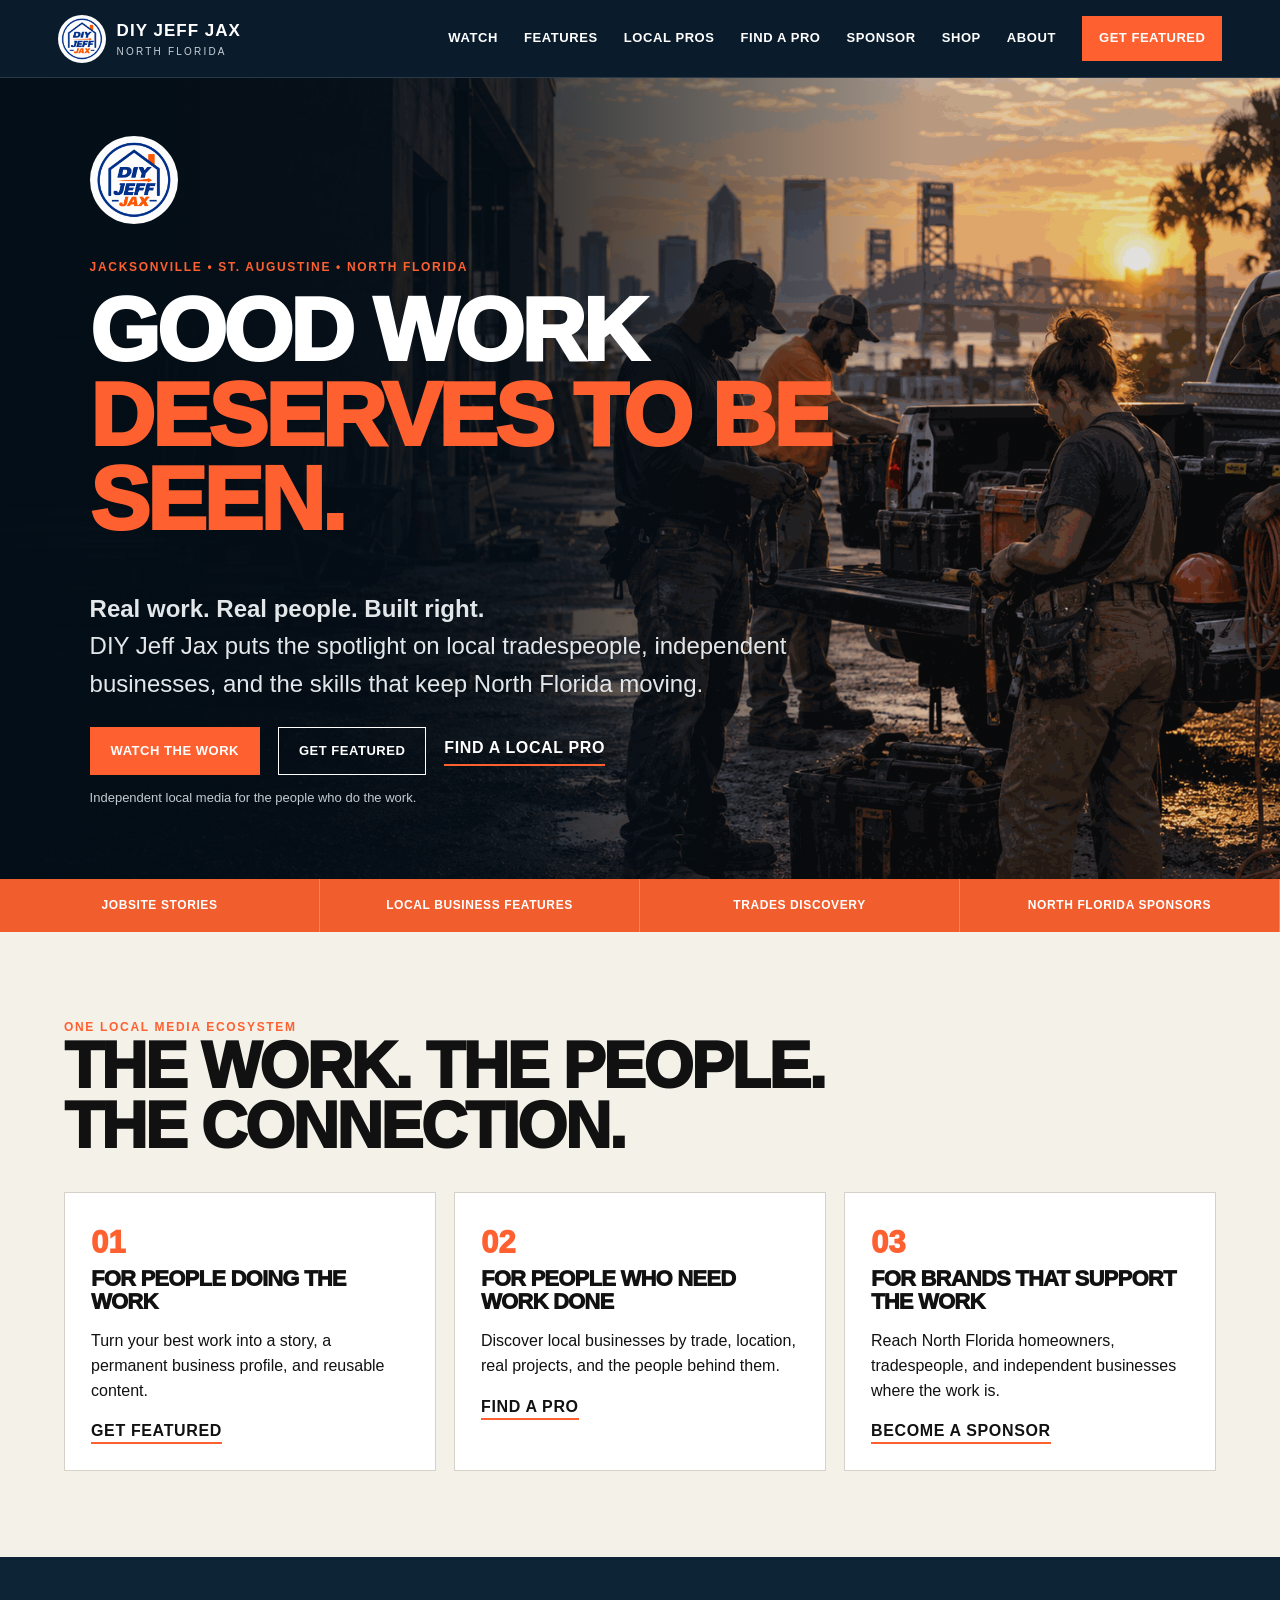
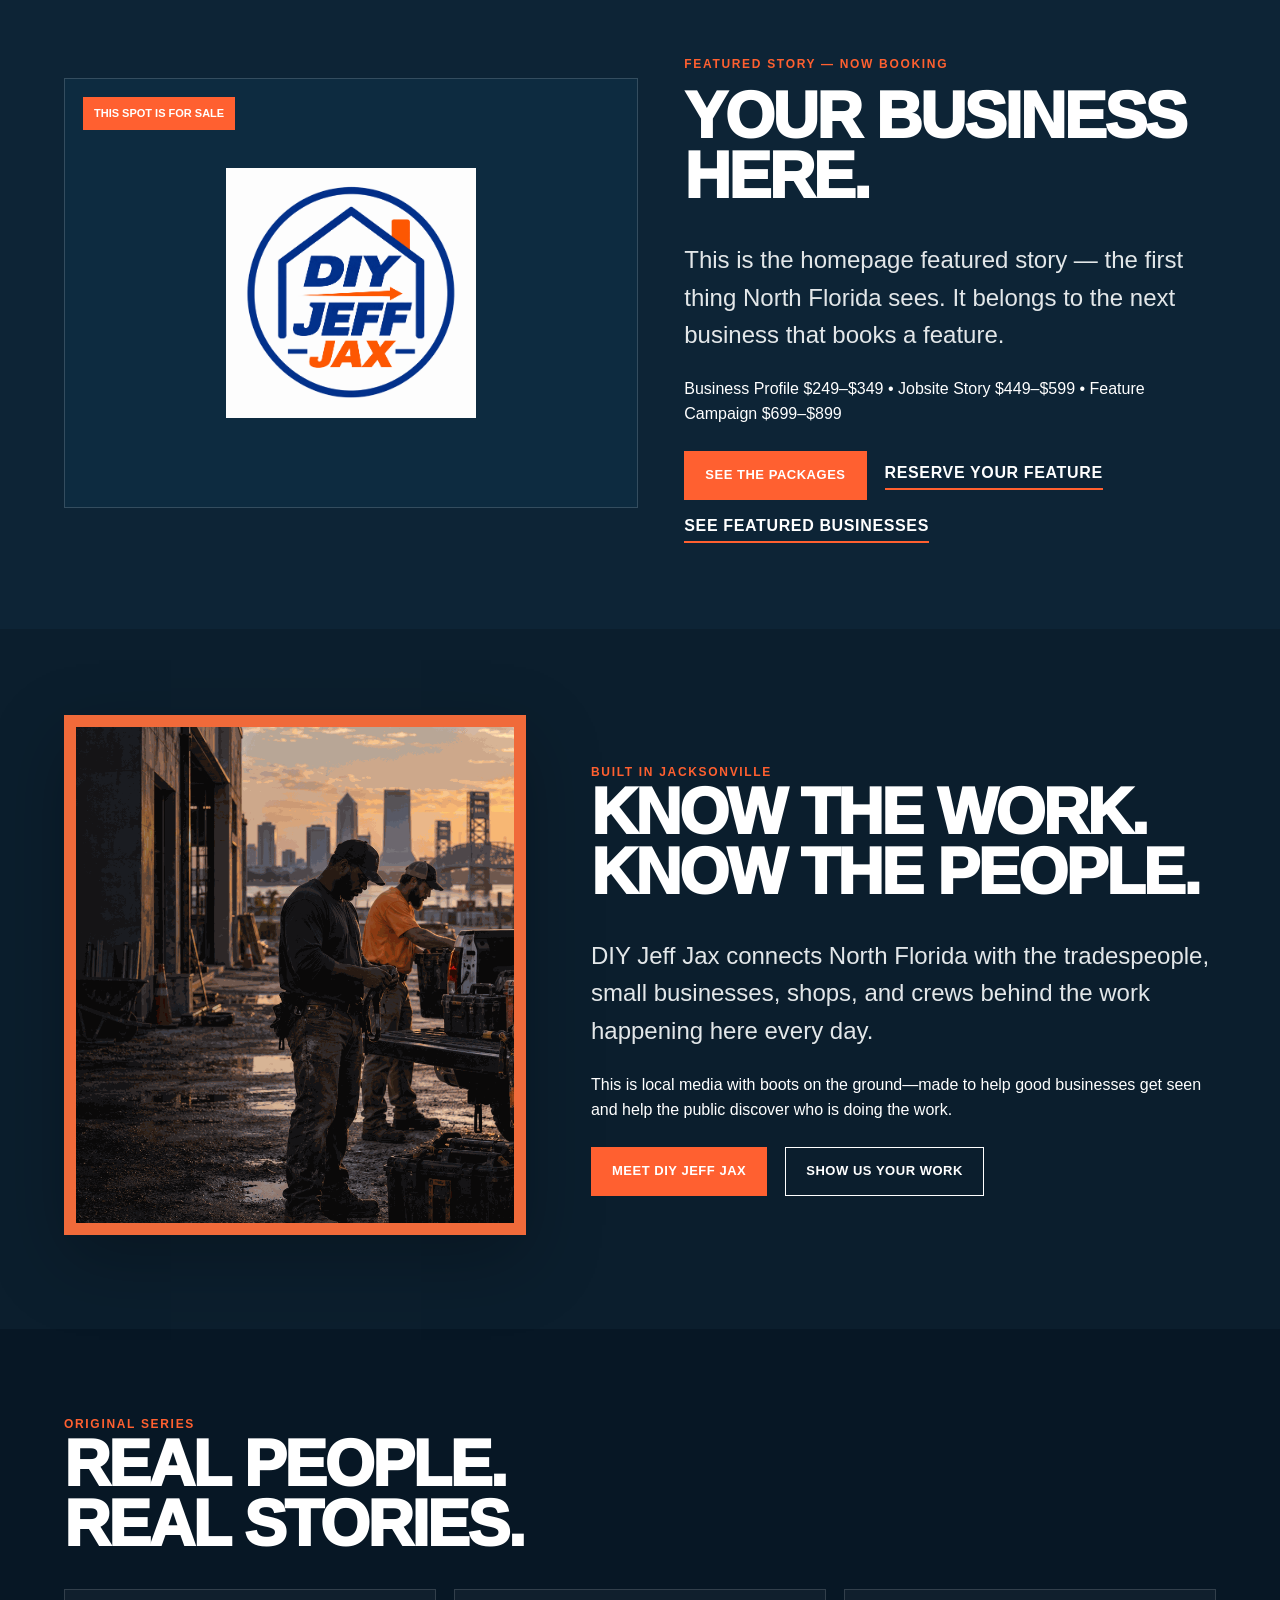
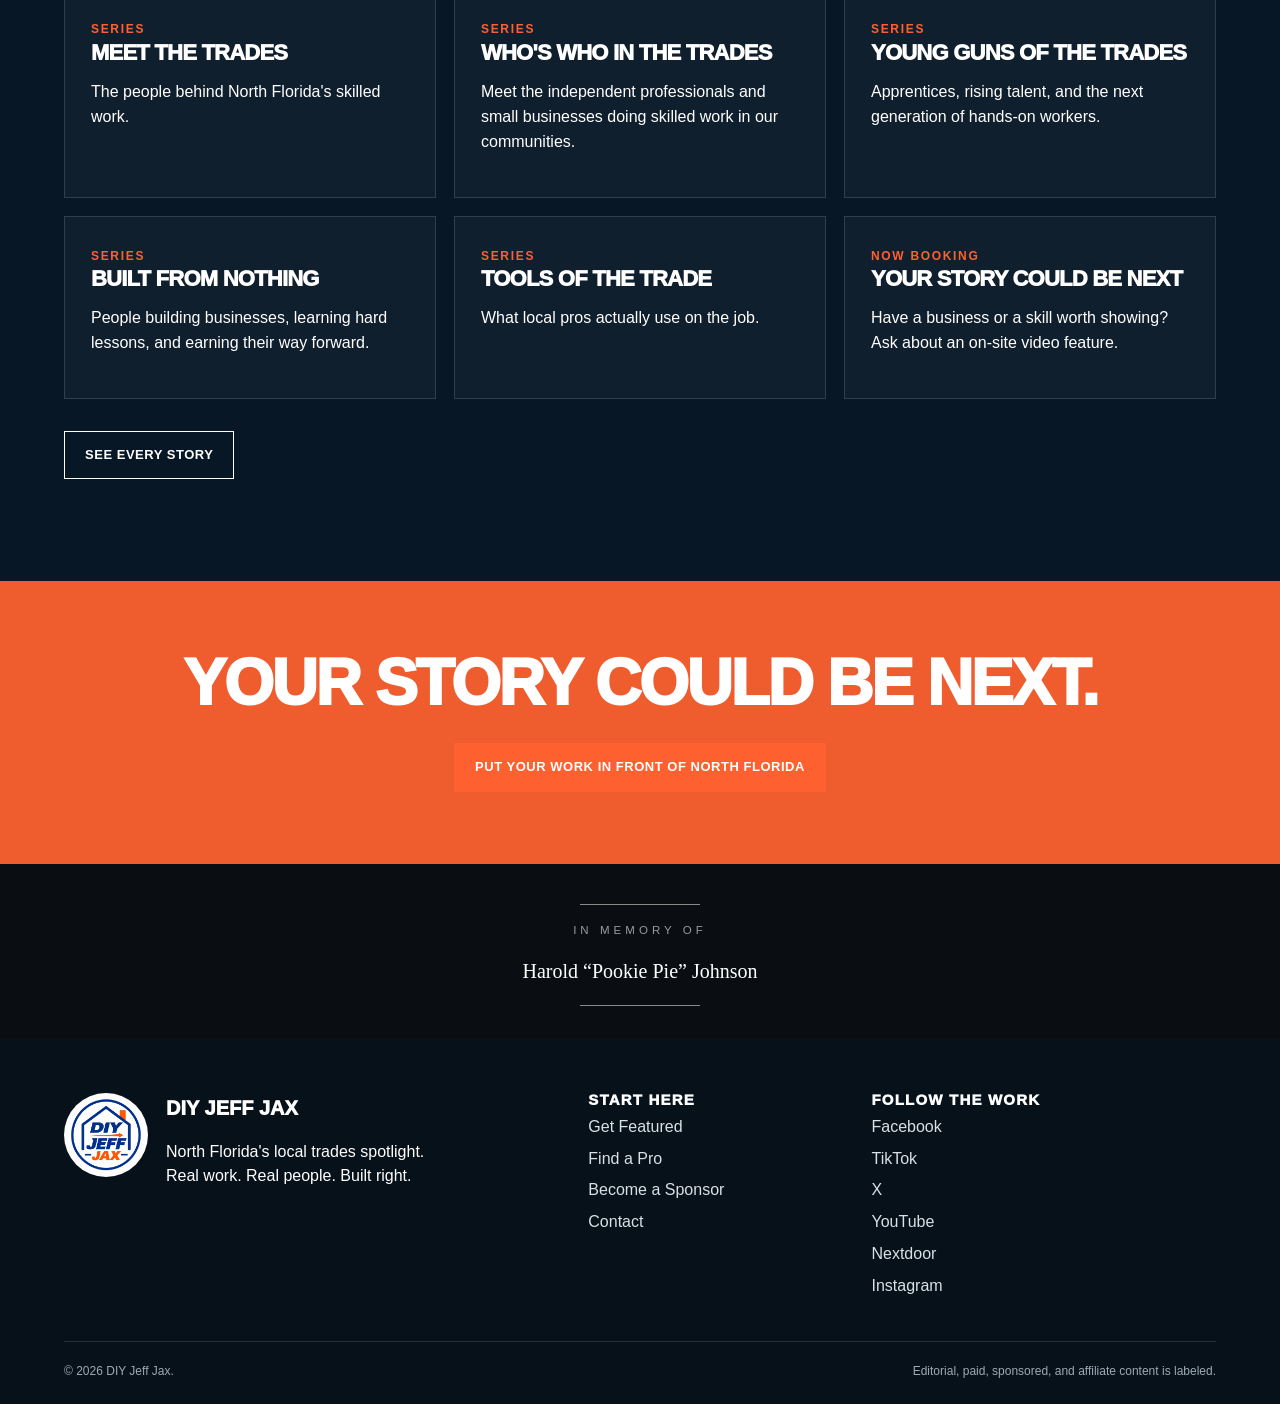
==== commit 4b73288a: "Publish diyjeffjax.com site (migrated from Cloudflare Pages, updated Get Featured prices)" ====
--- a/index.html
+++ b/index.html
@@ -12,7 +12,7 @@
   </a>
   <button class="menu-toggle" aria-expanded="false" aria-controls="site-nav">MENU</button>
   <nav id="site-nav">
-    <a href="/watch/">Watch</a><a href="/local-pros/">Local Pros</a><a href="/find-a-pro/">Find a Pro</a>
+    <a href="/watch/">Watch</a><a href="/features/">Features</a><a href="/local-pros/">Local Pros</a><a href="/find-a-pro/">Find a Pro</a>
     <a href="/sponsor/">Sponsor</a><a href="/shop/">Shop</a><a href="/about/">About</a>
     <a class="button small" href="/get-featured/">Get Featured</a>
   </nav>
@@ -46,7 +46,7 @@
   <div><p class="eyebrow">Featured story — now booking</p><h2>YOUR BUSINESS HERE.</h2>
   <p class="lede">This is the homepage featured story — the first thing North Florida sees. It belongs to the next business that books a feature.</p>
   <p>Business Profile $249–$349 • Jobsite Story $449–$599 • Feature Campaign $699–$899</p>
-  <div class="cta-row"><a class="button" href="/get-featured/#packages">See the Packages</a><a class="text-link" href="/get-featured/#apply">Reserve Your Feature</a></div></div>
+  <div class="cta-row"><a class="button" href="/get-featured/#packages">See the Packages</a><a class="text-link" href="/get-featured/#apply">Reserve Your Feature</a><a class="text-link" href="/features/">See Featured Businesses</a></div></div>
 </div></section>
 
 <section class="section local-banner-section"><div class="section-inner local-banner">
